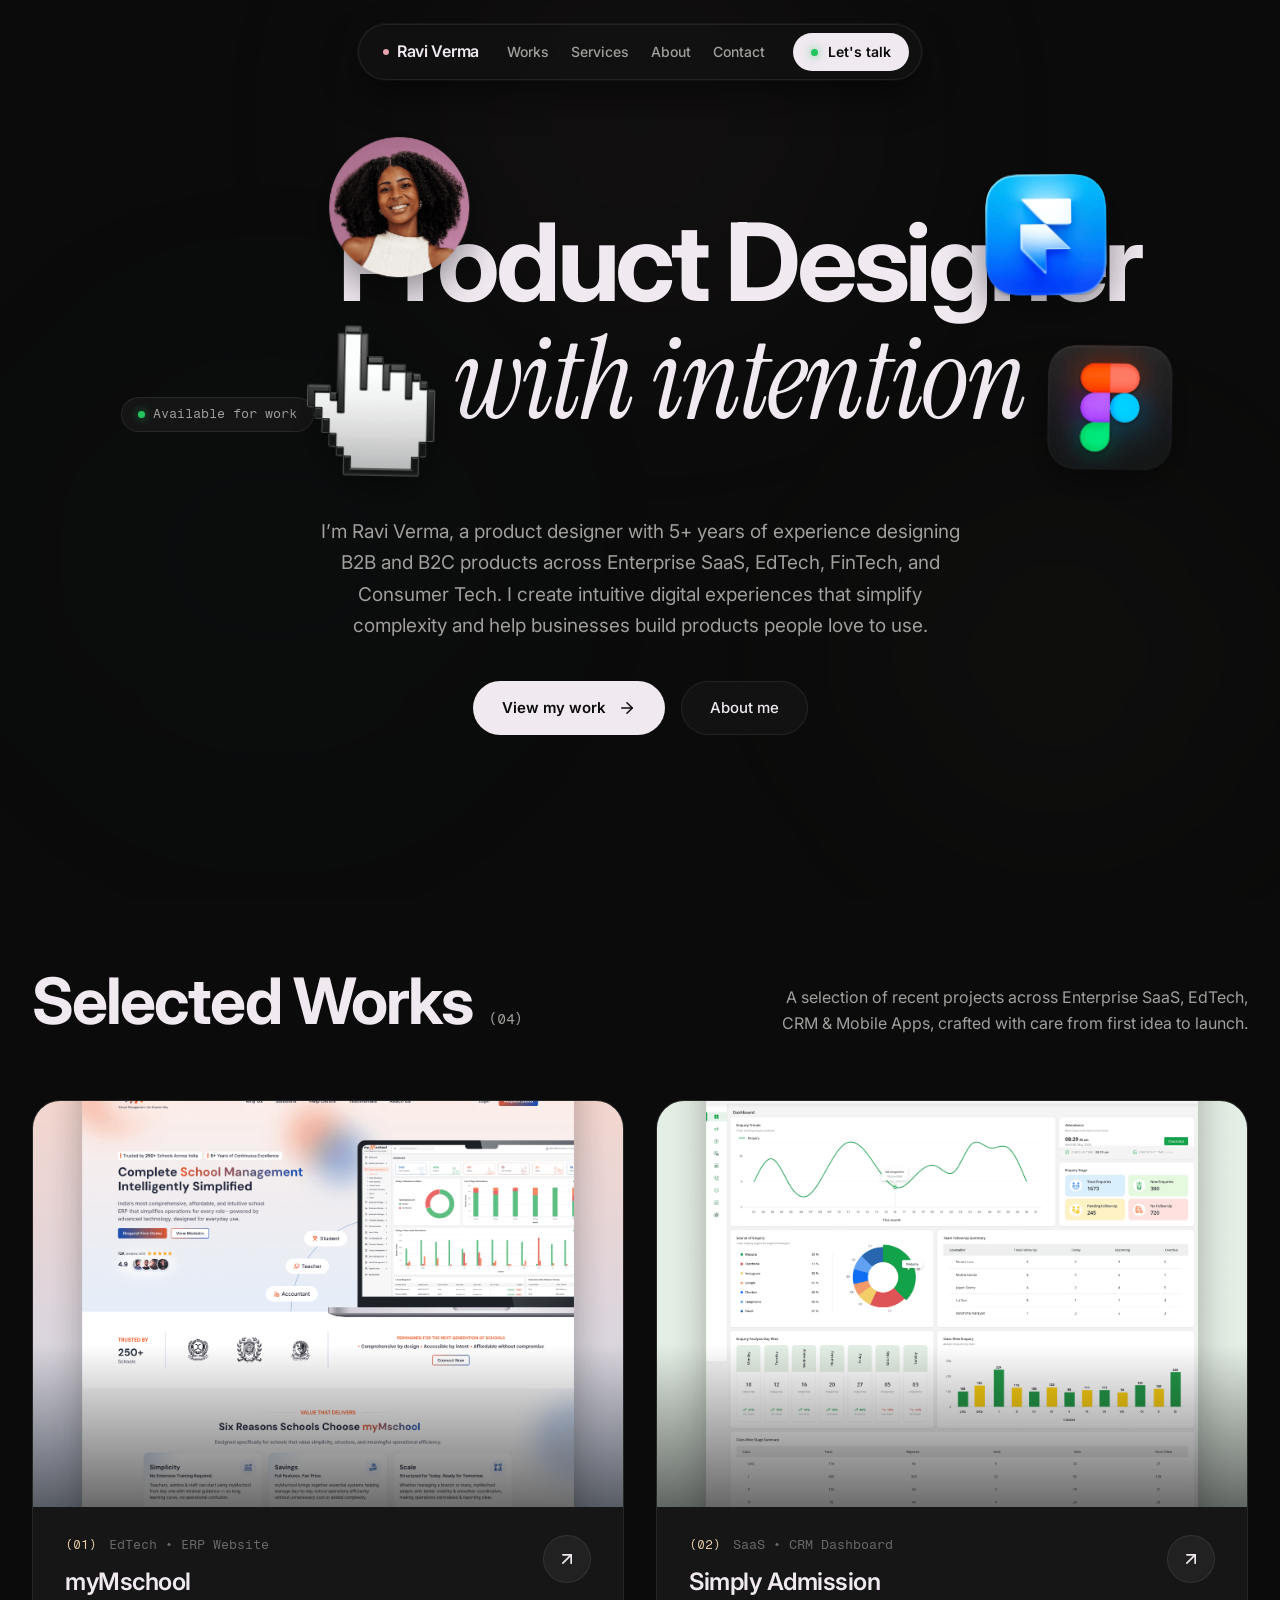
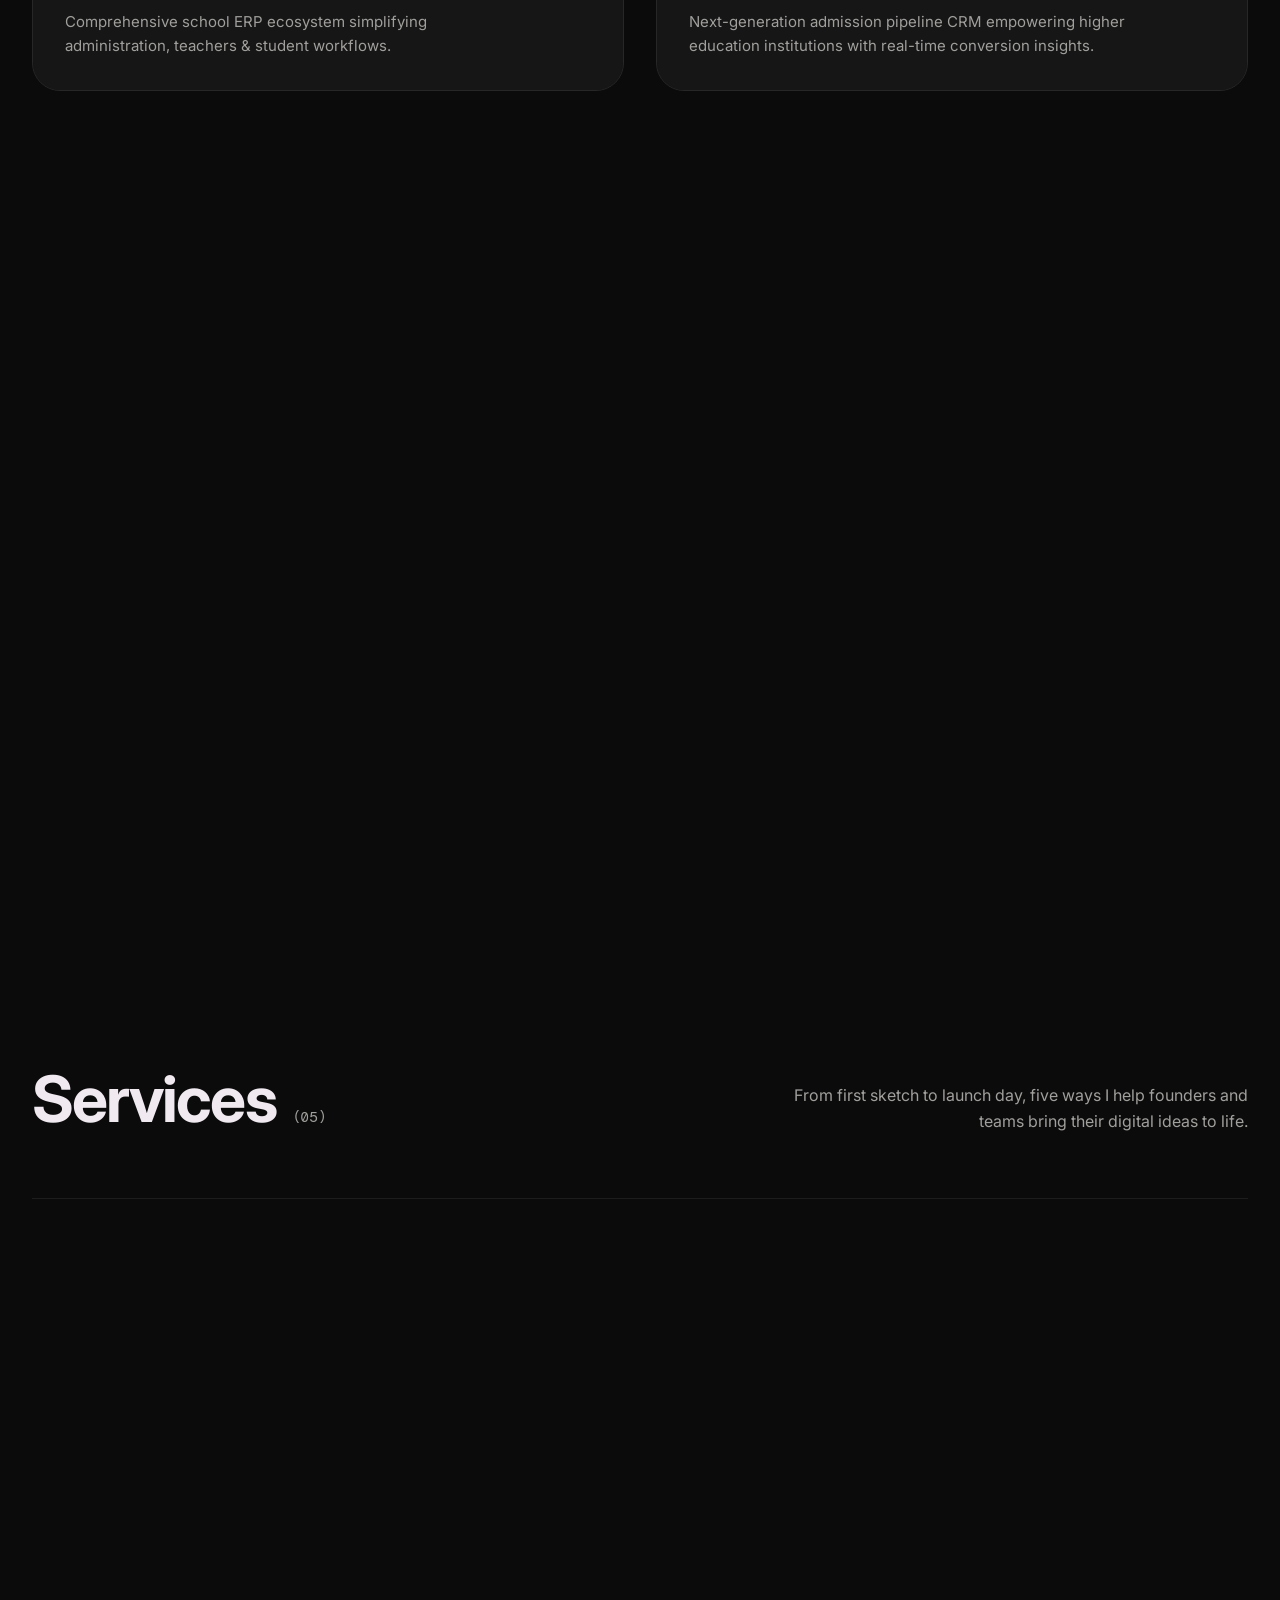
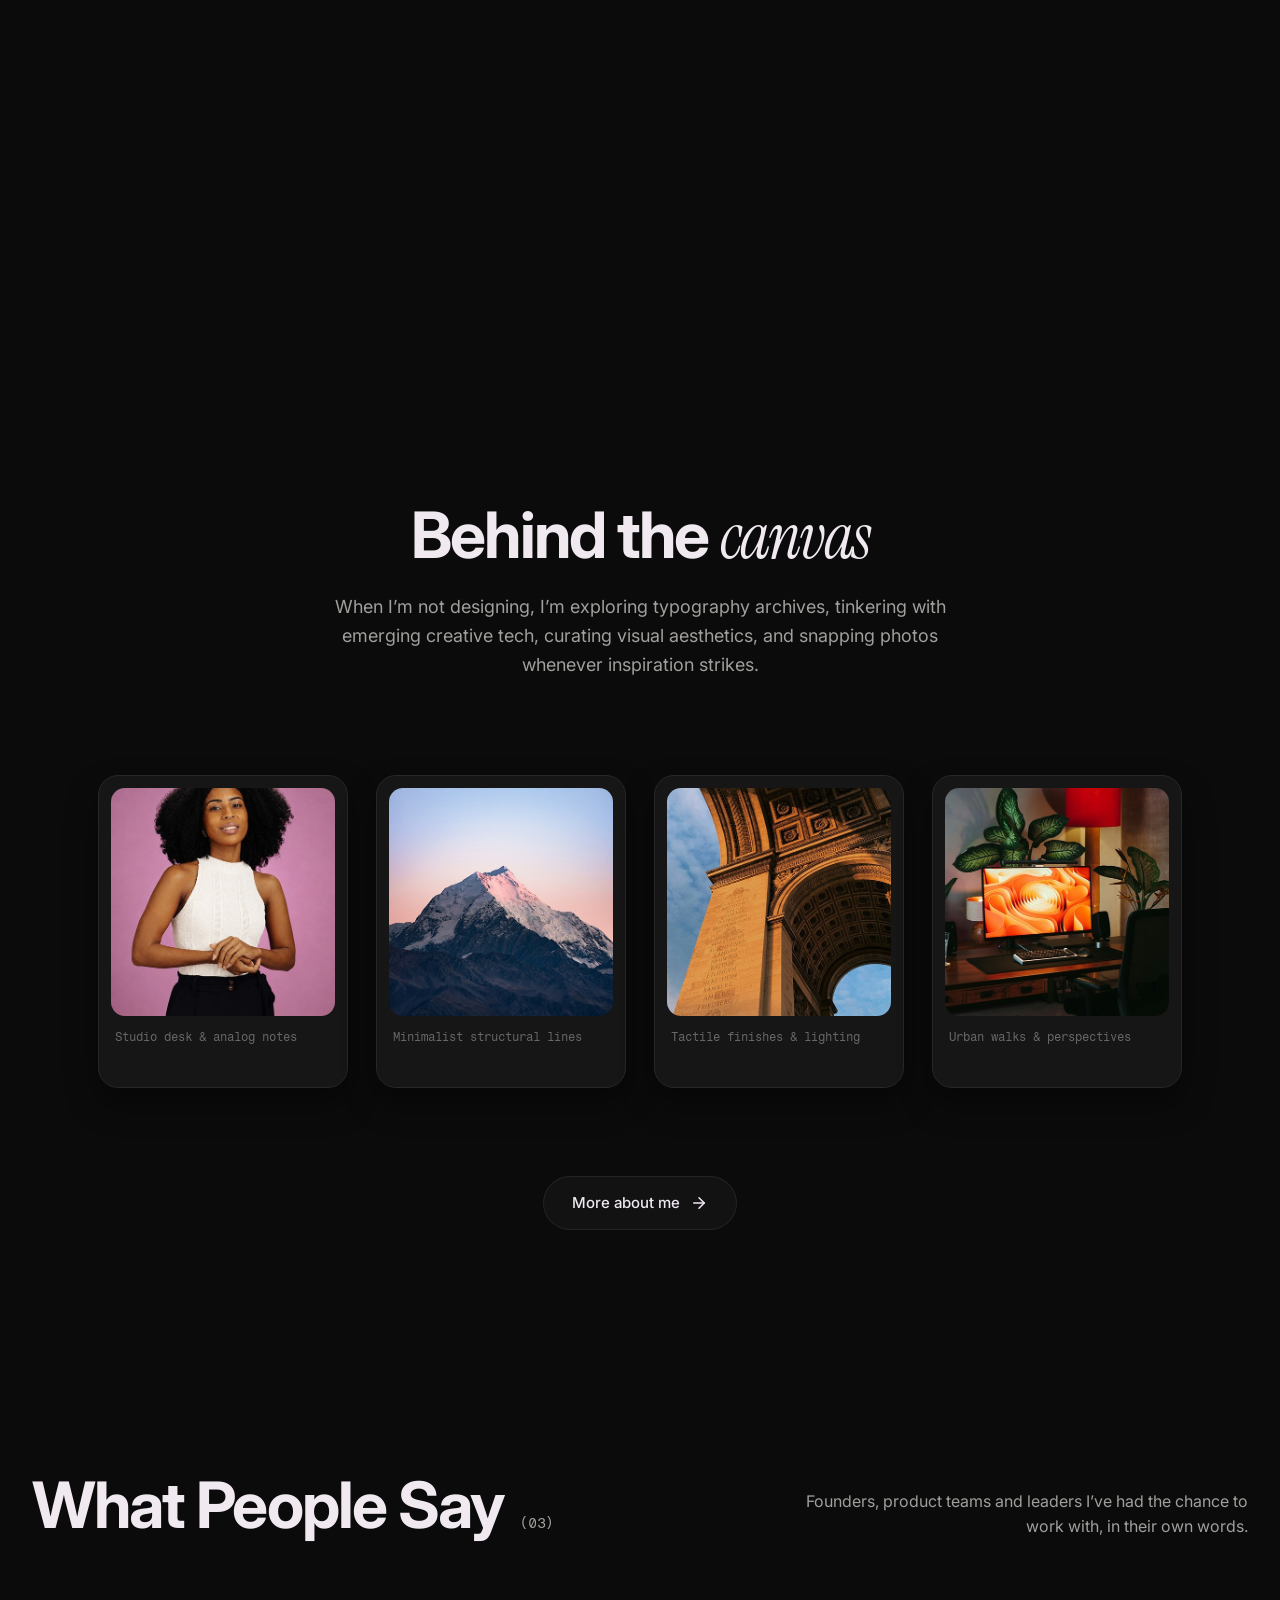
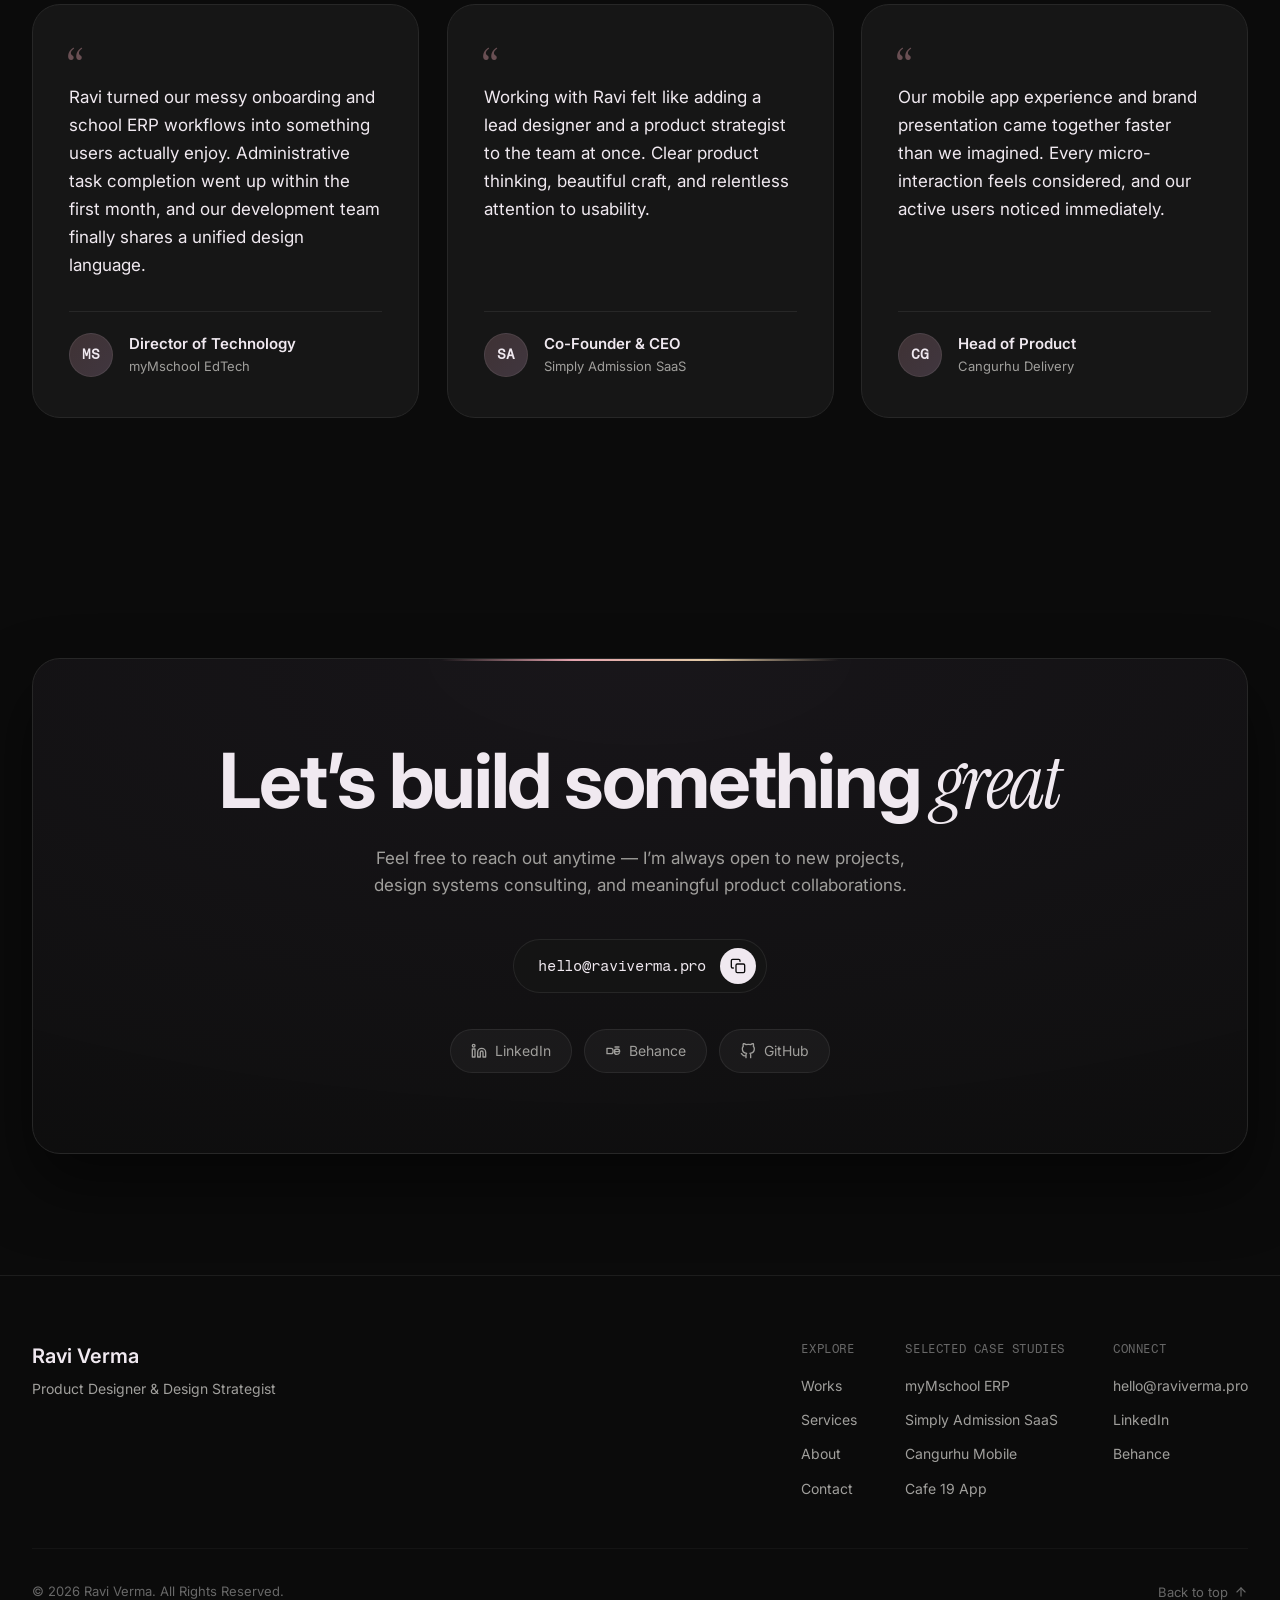
==== index.html @ 865cfab0 "Initial commit, Web portfolio" ====
<!DOCTYPE html>
<html lang="en">
<head>
  <meta charset="UTF-8">
  <meta name="viewport" content="width=device-width, initial-scale=1.0">
  <title>Ravi Verma · Product Designer</title>
  <meta name="description" content="Product Designer with 5+ years of experience designing B2B and B2C products across Enterprise SaaS, EdTech, FinTech, and Consumer Tech.">
  
  <!-- Favicon -->
  <link rel="icon" type="image/png" href="./assets/stickers/sticker1.png">
  
  <!-- CSS -->
  <link rel="stylesheet" href="./assets/css/style.css">
</head>
<body>

  <!-- Atmospheric Ambient Glows -->
  <div class="bg-glow-container">
    <div class="bg-glow-1"></div>
    <div class="bg-glow-2"></div>
    <div class="bg-glow-3"></div>
  </div>

  <!-- Glassmorphic Floating Header -->
  <header class="site-header">
    <nav class="nav-pill" aria-label="Main Navigation">
      <a href="./index.html" class="nav-logo">
        <span class="nav-logo-dot"></span>
        Ravi Verma
      </a>

      <ul class="nav-links">
        <li><a href="./works.html" class="nav-link">Works</a></li>
        <li><a href="#services" class="nav-link">Services</a></li>
        <li><a href="./about.html" class="nav-link">About</a></li>
        <li><a href="./contact.html" class="nav-link">Contact</a></li>
      </ul>

      <a href="./contact.html" class="nav-cta">
        <span class="nav-status-dot"></span>
        <span>Let's talk</span>
      </a>

      <button class="mobile-nav-toggle" aria-label="Toggle Navigation">
        <svg width="22" height="22" viewBox="0 0 24 24" fill="none" stroke="currentColor" stroke-width="2" stroke-linecap="round" stroke-linejoin="round">
          <line x1="3" y1="12" x2="21" y2="12"></line>
          <line x1="3" y1="6" x2="21" y2="6"></line>
          <line x1="3" y1="18" x2="21" y2="18"></line>
        </svg>
      </button>
    </nav>
  </header>

  <!-- Mobile Drawer Menu -->
  <div class="mobile-drawer" aria-hidden="true">
    <a href="./index.html" class="active">Home</a>
    <a href="./works.html">Works</a>
    <a href="#services">Services</a>
    <a href="./about.html">About</a>
    <a href="./contact.html">Contact</a>
  </div>

  <main>
    <!-- HERO SECTION -->
    <section class="hero-section">
      <div class="container">
        
        <!-- Status Badge -->
        <div class="hero-badge reveal-blur">
          <span class="hero-badge-dot"></span>
          <span>Available for work</span>
        </div>

        <!-- Hero Title Stage with 4 Floating 3D Stickers -->
        <div class="hero-title-stage">
          
          <!-- Sticker 1: 3D Flower / Star Ribbon (Top Left) -->
          <div class="sticker-container sticker-1" aria-label="Interactive 3D Badge">
            <div class="sticker-inner">
              <img src="./assets/stickers/sticker1.png" alt="3D Sticker Illustration" class="sticker-img" draggable="false">
            </div>
          </div>

          <!-- Sticker 2: 3D Crystal Block (Bottom Left) -->
          <div class="sticker-container sticker-2" aria-label="Interactive 3D Badge">
            <div class="sticker-inner">
              <img src="./assets/stickers/sticker2.png" alt="3D Sticker Illustration" class="sticker-img" draggable="false">
            </div>
          </div>

          <!-- Sticker 3: 3D Sphere / Torus (Bottom Right) -->
          <div class="sticker-container sticker-3" aria-label="Interactive 3D Badge">
            <div class="sticker-inner">
              <img src="./assets/stickers/sticker3.png" alt="3D Sticker Illustration" class="sticker-img" draggable="false">
            </div>
          </div>

          <!-- Sticker 4: 3D Star / Ring (Top Right) -->
          <div class="sticker-container sticker-4" aria-label="Interactive 3D Badge">
            <div class="sticker-inner">
              <img src="./assets/stickers/sticker4.png" alt="3D Sticker Illustration" class="sticker-img" draggable="false">
            </div>
          </div>

          <!-- Main Hero Headings -->
          <h1 class="hero-h1 reveal-blur delay-1">Product Designer</h1>
          <span class="hero-serif reveal-blur delay-2">with intention</span>
        </div>

        <!-- Bio Paragraph -->
        <p class="hero-bio reveal-blur delay-3">
          I’m Ravi Verma, a product designer with 5+ years of experience designing B2B and B2C products across Enterprise SaaS, EdTech, FinTech, and Consumer Tech. I create intuitive digital experiences that simplify complexity and help businesses build products people love to use.
        </p>

        <!-- CTA Buttons -->
        <div class="hero-actions reveal-blur delay-4">
          <a href="./works.html" class="btn-primary">
            <span>View my work</span>
            <svg width="18" height="18" viewBox="0 0 24 24" fill="none" stroke="currentColor" stroke-width="2" stroke-linecap="round" stroke-linejoin="round">
              <line x1="5" y1="12" x2="19" y2="12"></line>
              <polyline points="12 5 19 12 12 19"></polyline>
            </svg>
          </a>
          <a href="./about.html" class="btn-secondary">
            <span>About me</span>
          </a>
        </div>

      </div>
    </section>

    <!-- SELECTED WORKS SECTION -->
    <section class="section" id="works">
      <div class="container">
        
        <div class="section-header">
          <div class="section-title-wrap">
            <h2 class="section-title">Selected Works</h2>
            <span class="section-counter">(04)</span>
          </div>
          <p class="section-desc">
            A selection of recent projects across Enterprise SaaS, EdTech, CRM & Mobile Apps, crafted with care from first idea to launch.
          </p>
        </div>

        <div class="works-grid">
          
          <!-- Project 1: myMschool -->
          <a href="./works/mymschool/index.html" class="work-card reveal-blur">
            <div class="work-card-media">
              <img src="./assets/images/mymschool-thumb.png" alt="myMschool EdTech ERP Preview" loading="lazy">
              <div class="work-card-overlay"></div>
            </div>
            <div class="work-card-body">
              <div class="work-card-info">
                <div class="work-card-meta">
                  <span class="work-card-num">(01)</span>
                  <span>EdTech • ERP Website</span>
                </div>
                <h3 class="work-card-title">myMschool</h3>
                <p class="work-card-category">Comprehensive school ERP ecosystem simplifying administration, teachers & student workflows.</p>
              </div>
              <div class="work-card-btn" aria-hidden="true">
                <svg width="20" height="20" viewBox="0 0 24 24" fill="none" stroke="currentColor" stroke-width="2" stroke-linecap="round" stroke-linejoin="round">
                  <line x1="7" y1="17" x2="17" y2="7"></line>
                  <polyline points="7 7 17 7 17 17"></polyline>
                </svg>
              </div>
            </div>
          </a>

          <!-- Project 2: Simply Admission -->
          <a href="./works/simply-admission/index.html" class="work-card reveal-blur delay-1">
            <div class="work-card-media">
              <img src="./assets/images/simply-admission-thumb.png" alt="Simply Admission SaaS CRM Preview" loading="lazy">
              <div class="work-card-overlay"></div>
            </div>
            <div class="work-card-body">
              <div class="work-card-info">
                <div class="work-card-meta">
                  <span class="work-card-num">(02)</span>
                  <span>SaaS • CRM Dashboard</span>
                </div>
                <h3 class="work-card-title">Simply Admission</h3>
                <p class="work-card-category">Next-generation admission pipeline CRM empowering higher education institutions with real-time conversion insights.</p>
              </div>
              <div class="work-card-btn" aria-hidden="true">
                <svg width="20" height="20" viewBox="0 0 24 24" fill="none" stroke="currentColor" stroke-width="2" stroke-linecap="round" stroke-linejoin="round">
                  <line x1="7" y1="17" x2="17" y2="7"></line>
                  <polyline points="7 7 17 7 17 17"></polyline>
                </svg>
              </div>
            </div>
          </a>

          <!-- Project 3: Cangurhu -->
          <a href="./works/cangurhu/index.html" class="work-card reveal-blur">
            <div class="work-card-media">
              <img src="./assets/images/cangurhu-thumb.png" alt="Cangurhu Food Delivery App Preview" loading="lazy">
              <div class="work-card-overlay"></div>
            </div>
            <div class="work-card-body">
              <div class="work-card-info">
                <div class="work-card-meta">
                  <span class="work-card-num">(03)</span>
                  <span>Food Delivery • Mobile App</span>
                </div>
                <h3 class="work-card-title">Cangurhu</h3>
                <p class="work-card-category">Ultra-fast on-demand food delivery mobile application designed for friction-free ordering & dynamic tracking.</p>
              </div>
              <div class="work-card-btn" aria-hidden="true">
                <svg width="20" height="20" viewBox="0 0 24 24" fill="none" stroke="currentColor" stroke-width="2" stroke-linecap="round" stroke-linejoin="round">
                  <line x1="7" y1="17" x2="17" y2="7"></line>
                  <polyline points="7 7 17 7 17 17"></polyline>
                </svg>
              </div>
            </div>
          </a>

          <!-- Project 4: Cafe 19 -->
          <a href="./works/cafe-19/index.html" class="work-card reveal-blur delay-1">
            <div class="work-card-media">
              <img src="./assets/images/cafe-19-thumb.png" alt="Cafe 19 Mobile App Preview" loading="lazy">
              <div class="work-card-overlay"></div>
            </div>
            <div class="work-card-body">
              <div class="work-card-info">
                <div class="work-card-meta">
                  <span class="work-card-num">(04)</span>
                  <span>Food & Beverage • Mobile App</span>
                </div>
                <h3 class="work-card-title">Cafe 19</h3>
                <p class="work-card-category">Boutique cafe ordering experience combining contactless table orders, loyalty perks, and curated roast subscriptions.</p>
              </div>
              <div class="work-card-btn" aria-hidden="true">
                <svg width="20" height="20" viewBox="0 0 24 24" fill="none" stroke="currentColor" stroke-width="2" stroke-linecap="round" stroke-linejoin="round">
                  <line x1="7" y1="17" x2="17" y2="7"></line>
                  <polyline points="7 7 17 7 17 17"></polyline>
                </svg>
              </div>
            </div>
          </a>

        </div>

        <div class="works-footer reveal-blur">
          <a href="./works.html" class="btn-secondary">
            <span>View all works</span>
            <svg width="18" height="18" viewBox="0 0 24 24" fill="none" stroke="currentColor" stroke-width="2" stroke-linecap="round" stroke-linejoin="round">
              <line x1="5" y1="12" x2="19" y2="12"></line>
              <polyline points="12 5 19 12 12 19"></polyline>
            </svg>
          </a>
        </div>

      </div>
    </section>

    <!-- SERVICES SECTION -->
    <section class="section" id="services">
      <div class="container">
        
        <div class="section-header">
          <div class="section-title-wrap">
            <h2 class="section-title">Services</h2>
            <span class="section-counter">(05)</span>
          </div>
          <p class="section-desc">
            From first sketch to launch day, five ways I help founders and teams bring their digital ideas to life.
          </p>
        </div>

        <div class="services-list">
          
          <!-- Service 1 -->
          <div class="service-item reveal-blur">
            <span class="service-num">(01)</span>
            <h3 class="service-title">Product Design</h3>
            <p class="service-desc">Intuitive, user-centered digital products shaped from initial research and information architecture to polished, production-ready interfaces.</p>
            <div class="service-arrow" aria-hidden="true">
              <svg width="22" height="22" viewBox="0 0 24 24" fill="none" stroke="currentColor" stroke-width="1.8" stroke-linecap="round" stroke-linejoin="round">
                <line x1="7" y1="17" x2="17" y2="7"></line>
                <polyline points="7 7 17 7 17 17"></polyline>
              </svg>
            </div>
          </div>

          <!-- Service 2 -->
          <div class="service-item reveal-blur delay-1">
            <span class="service-num">(02)</span>
            <h3 class="service-title">Design Systems</h3>
            <p class="service-desc">Scalable, accessible component libraries and design tokens that bridge engineering and product teams for unified velocity.</p>
            <div class="service-arrow" aria-hidden="true">
              <svg width="22" height="22" viewBox="0 0 24 24" fill="none" stroke="currentColor" stroke-width="1.8" stroke-linecap="round" stroke-linejoin="round">
                <line x1="7" y1="17" x2="17" y2="7"></line>
                <polyline points="7 7 17 7 17 17"></polyline>
              </svg>
            </div>
          </div>

          <!-- Service 3 -->
          <div class="service-item reveal-blur delay-2">
            <span class="service-num">(03)</span>
            <h3 class="service-title">SaaS & CRM Platforms</h3>
            <p class="service-desc">Simplifying complex data architectures, dense multi-tenant dashboard layouts, and permission workflows into delightful ergonomics.</p>
            <div class="service-arrow" aria-hidden="true">
              <svg width="22" height="22" viewBox="0 0 24 24" fill="none" stroke="currentColor" stroke-width="1.8" stroke-linecap="round" stroke-linejoin="round">
                <line x1="7" y1="17" x2="17" y2="7"></line>
                <polyline points="7 7 17 7 17 17"></polyline>
              </svg>
            </div>
          </div>

          <!-- Service 4 -->
          <div class="service-item reveal-blur delay-3">
            <span class="service-num">(04)</span>
            <h3 class="service-title">Mobile App Design</h3>
            <p class="service-desc">High-touch iOS and Android native interactions designed for one-handed reachability, micro-animations, and retention.</p>
            <div class="service-arrow" aria-hidden="true">
              <svg width="22" height="22" viewBox="0 0 24 24" fill="none" stroke="currentColor" stroke-width="1.8" stroke-linecap="round" stroke-linejoin="round">
                <line x1="7" y1="17" x2="17" y2="7"></line>
                <polyline points="7 7 17 7 17 17"></polyline>
              </svg>
            </div>
          </div>

          <!-- Service 5 -->
          <div class="service-item reveal-blur delay-4">
            <span class="service-num">(05)</span>
            <h3 class="service-title">UX Strategy & Prototyping</h3>
            <p class="service-desc">Interactive high-fidelity prototypes, user journey mapping, and usability testing that derisk big bets before development begins.</p>
            <div class="service-arrow" aria-hidden="true">
              <svg width="22" height="22" viewBox="0 0 24 24" fill="none" stroke="currentColor" stroke-width="1.8" stroke-linecap="round" stroke-linejoin="round">
                <line x1="7" y1="17" x2="17" y2="7"></line>
                <polyline points="7 7 17 7 17 17"></polyline>
              </svg>
            </div>
          </div>

        </div>

      </div>
    </section>

    <!-- BEHIND THE CANVAS SECTION (Interactive 3D Polaroid Gallery) -->
    <section class="section canvas-section">
      <div class="container">
        
        <div class="canvas-header">
          <h2 class="section-title reveal-blur">Behind the <span class="section-serif">canvas</span></h2>
          <p class="reveal-blur delay-1">
            When I’m not designing, I’m exploring typography archives, tinkering with emerging creative tech, curating visual aesthetics, and snapping photos whenever inspiration strikes.
          </p>
        </div>

        <div class="canvas-cards-row">
          
          <!-- Polaroid 1 -->
          <div class="canvas-polaroid reveal-blur">
            <div class="canvas-polaroid-media">
              <img src="./assets/images/canvas1.jpg" alt="Design workspace & aesthetic curation" loading="lazy">
            </div>
            <div class="canvas-polaroid-caption">Studio desk & analog notes</div>
          </div>

          <!-- Polaroid 2 -->
          <div class="canvas-polaroid reveal-blur delay-1">
            <div class="canvas-polaroid-media">
              <img src="./assets/images/canvas2.jpg" alt="Architecture & minimal geometry" loading="lazy">
            </div>
            <div class="canvas-polaroid-caption">Minimalist structural lines</div>
          </div>

          <!-- Polaroid 3 -->
          <div class="canvas-polaroid reveal-blur delay-2">
            <div class="canvas-polaroid-media">
              <img src="./assets/images/canvas3.jpg" alt="Creative design references & materials" loading="lazy">
            </div>
            <div class="canvas-polaroid-caption">Tactile finishes & lighting</div>
          </div>

          <!-- Polaroid 4 -->
          <div class="canvas-polaroid reveal-blur delay-3">
            <div class="canvas-polaroid-media">
              <img src="./assets/images/canvas4.jpg" alt="Urban perspectives & quiet travel" loading="lazy">
            </div>
            <div class="canvas-polaroid-caption">Urban walks & perspectives</div>
          </div>

        </div>

        <div class="canvas-cta reveal-blur">
          <a href="./about.html" class="btn-secondary">
            <span>More about me</span>
            <svg width="18" height="18" viewBox="0 0 24 24" fill="none" stroke="currentColor" stroke-width="2" stroke-linecap="round" stroke-linejoin="round">
              <line x1="5" y1="12" x2="19" y2="12"></line>
              <polyline points="12 5 19 12 12 19"></polyline>
            </svg>
          </a>
        </div>

      </div>
    </section>

    <!-- TESTIMONIALS SECTION (What People Say) -->
    <section class="section">
      <div class="container">
        
        <div class="section-header">
          <div class="section-title-wrap">
            <h2 class="section-title">What People Say</h2>
            <span class="section-counter">(03)</span>
          </div>
          <p class="section-desc">
            Founders, product teams and leaders I’ve had the chance to work with, in their own words.
          </p>
        </div>

        <div class="testimonials-grid">
          
          <!-- Testimonial 1 -->
          <div class="testimonial-card reveal-blur">
            <p class="testimonial-quote">
              Ravi turned our messy onboarding and school ERP workflows into something users actually enjoy. Administrative task completion went up within the first month, and our development team finally shares a unified design language.
            </p>
            <div class="testimonial-author">
              <div class="author-avatar">MS</div>
              <div class="author-info">
                <h6>Director of Technology</h6>
                <p>myMschool EdTech</p>
              </div>
            </div>
          </div>

          <!-- Testimonial 2 -->
          <div class="testimonial-card reveal-blur delay-1">
            <p class="testimonial-quote">
              Working with Ravi felt like adding a lead designer and a product strategist to the team at once. Clear product thinking, beautiful craft, and relentless attention to usability.
            </p>
            <div class="testimonial-author">
              <div class="author-avatar">SA</div>
              <div class="author-info">
                <h6>Co-Founder & CEO</h6>
                <p>Simply Admission SaaS</p>
              </div>
            </div>
          </div>

          <!-- Testimonial 3 -->
          <div class="testimonial-card reveal-blur delay-2">
            <p class="testimonial-quote">
              Our mobile app experience and brand presentation came together faster than we imagined. Every micro-interaction feels considered, and our active users noticed immediately.
            </p>
            <div class="testimonial-author">
              <div class="author-avatar">CG</div>
              <div class="author-info">
                <h6>Head of Product</h6>
                <p>Cangurhu Delivery</p>
              </div>
            </div>
          </div>

        </div>

      </div>
    </section>

    <!-- LET'S BUILD SOMETHING GREAT (CTA Section) -->
    <section class="section" id="contact">
      <div class="container">
        
        <div class="cta-box reveal-blur">
          <h2 class="cta-title">Let’s build something <span class="section-serif">great</span></h2>
          <p class="cta-desc">
            Feel free to reach out anytime — I’m always open to new projects, design systems consulting, and meaningful product collaborations.
          </p>

          <!-- Copy Email Pill with Toast Notification -->
          <div class="email-copy-pill" data-email="hello@raviverma.pro" role="button" tabindex="0" aria-label="Copy email address to clipboard">
            <span class="email-text">hello@raviverma.pro</span>
            <div class="copy-btn-inner" aria-hidden="true">
              <svg width="16" height="16" viewBox="0 0 24 24" fill="none" stroke="currentColor" stroke-width="2" stroke-linecap="round" stroke-linejoin="round">
                <rect x="9" y="9" width="13" height="13" rx="2" ry="2"></rect>
                <path d="M5 15H4a2 2 0 0 1-2-2V4a2 2 0 0 1 2-2h9a2 2 0 0 1 2 2v1"></path>
              </svg>
            </div>
            <div class="copy-toast">Copied to clipboard!</div>
          </div>

          <!-- Social Links -->
          <div class="social-pills">
            <a href="https://www.linkedin.com/in/ravivermapro/" target="_blank" rel="noopener noreferrer" class="social-pill">
              <svg width="16" height="16" viewBox="0 0 24 24" fill="none" stroke="currentColor" stroke-width="2" stroke-linecap="round" stroke-linejoin="round">
                <path d="M16 8a6 6 0 0 1 6 6v7h-4v-7a2 2 0 0 0-2-2 2 2 0 0 0-2 2v7h-4v-7a6 6 0 0 1 6-6z"></path>
                <rect x="2" y="9" width="4" height="12"></rect>
                <circle cx="4" cy="4" r="2"></circle>
              </svg>
              <span>LinkedIn</span>
            </a>

            <a href="https://www.behance.net/ravivermapro" target="_blank" rel="noopener noreferrer" class="social-pill">
              <svg width="16" height="16" viewBox="0 0 24 24" fill="none" stroke="currentColor" stroke-width="2" stroke-linecap="round" stroke-linejoin="round">
                <path d="M3 8h6a3 3 0 0 1 3 3v2a3 3 0 0 1-3 3H3z"></path>
                <path d="M15 13h7a4 4 0 0 0-4-4 4 4 0 0 0-4 4c0 2.2 1.8 4 4 4a4.1 4.1 0 0 0 3.5-2"></path>
                <line x1="15" y1="6" x2="21" y2="6"></line>
              </svg>
              <span>Behance</span>
            </a>

            <a href="https://github.com/ravivermapro" target="_blank" rel="noopener noreferrer" class="social-pill">
              <svg width="16" height="16" viewBox="0 0 24 24" fill="none" stroke="currentColor" stroke-width="2" stroke-linecap="round" stroke-linejoin="round">
                <path d="M9 19c-5 1.5-5-2.5-7-3m14 6v-3.87a3.37 3.37 0 0 0-.94-2.61c3.14-.35 6.44-1.54 6.44-7A5.44 5.44 0 0 0 20 4.77 5.07 5.07 0 0 0 19.91 1S18.73.65 16 2.48a13.38 13.38 0 0 0-7 0C6.27.65 5.09 1 5.09 1A5.07 5.07 0 0 0 5 4.77a5.44 5.44 0 0 0-1.5 3.78c0 5.42 3.3 6.61 6.44 7A3.37 3.37 0 0 0 9 18.13V22"></path>
              </svg>
              <span>GitHub</span>
            </a>
          </div>

        </div>

      </div>
    </section>
  </main>

  <!-- FOOTER -->
  <footer class="site-footer">
    <div class="container">
      
      <div class="footer-top">
        <div class="footer-brand">
          <h4>Ravi Verma</h4>
          <p>Product Designer & Design Strategist</p>
        </div>

        <div class="footer-links-group">
          <div class="footer-col">
            <span class="footer-col-title">Explore</span>
            <a href="./works.html">Works</a>
            <a href="#services">Services</a>
            <a href="./about.html">About</a>
            <a href="./contact.html">Contact</a>
          </div>

          <div class="footer-col">
            <span class="footer-col-title">Selected Case Studies</span>
            <a href="./works/mymschool/index.html">myMschool ERP</a>
            <a href="./works/simply-admission/index.html">Simply Admission SaaS</a>
            <a href="./works/cangurhu/index.html">Cangurhu Mobile</a>
            <a href="./works/cafe-19/index.html">Cafe 19 App</a>
          </div>

          <div class="footer-col">
            <span class="footer-col-title">Connect</span>
            <a href="mailto:hello@raviverma.pro">hello@raviverma.pro</a>
            <a href="https://www.linkedin.com/in/ravivermapro/" target="_blank" rel="noopener noreferrer">LinkedIn</a>
            <a href="https://www.behance.net/ravivermapro" target="_blank" rel="noopener noreferrer">Behance</a>
          </div>
        </div>
      </div>

      <div class="footer-bottom">
        <p>© 2026 Ravi Verma. All Rights Reserved.</p>
        <button class="back-to-top" aria-label="Scroll back to top">
          <span>Back to top</span>
          <svg width="14" height="14" viewBox="0 0 24 24" fill="none" stroke="currentColor" stroke-width="2" stroke-linecap="round" stroke-linejoin="round">
            <line x1="12" y1="19" x2="12" y2="5"></line>
            <polyline points="5 12 12 5 19 12"></polyline>
          </svg>
        </button>
      </div>

    </div>
  </footer>

  <!-- Scripts -->
  <script src="./assets/js/sticker-physics.js"></script>
  <script src="./assets/js/main.js"></script>
</body>
</html>
---- assets/css/style.css ----
/* ==========================================================================
   NURIA DESIGN SYSTEM & PORTFOLIO ENGINE - RAVI VERMA
   Matching nuria-template.framer.website exactly
   ========================================================================== */

@import url('https://fonts.googleapis.com/css2?family=Fragment+Mono:ital@0;1&family=Instrument+Serif:ital@0;1&family=Inter:ital,opsz,wght@0,14..32,300..800;1,14..32,300..800&display=swap');

:root {
  /* Exact Nuria Palette Tokens */
  --bg-primary: #0b0b0b;
  --bg-surface: #121212;
  --bg-card: #161616;
  --bg-card-hover: #1f1f1f;
  --bg-card-elevated: #242424;
  
  --border-subtle: rgba(240, 233, 240, 0.08);
  --border-card: #272727;
  --border-card-hover: rgba(240, 233, 240, 0.22);
  --border-focus: rgba(240, 233, 240, 0.45);
  
  --text-primary: #f0e9f0;
  --text-secondary: #a09f9c;
  --text-tertiary: #686868;
  --text-muted: #525252;
  --text-dark: #0b0b0b;
  
  /* Accent Tokens */
  --accent-gold: #e3caa6;
  --accent-pink: #e5a4af;
  --accent-purple: #ecbae6;
  --accent-teal: #328488;
  --accent-blue: #3b82f6;
  --accent-green: #22c55e;
  
  /* Typography Families */
  --font-sans: 'Inter', -apple-system, BlinkMacSystemFont, "Segoe UI", Roboto, sans-serif;
  --font-serif: 'Instrument Serif', Georgia, serif;
  --font-mono: 'Fragment Mono', ui-monospace, SFMono-Regular, Menlo, Monaco, Consolas, monospace;
  
  /* Layout Dimensions */
  --max-width: 1360px;
  --header-height: 80px;
  --radius-sm: 8px;
  --radius-md: 14px;
  --radius-lg: 20px;
  --radius-xl: 28px;
  --radius-pill: 9999px;
  
  /* Easing */
  --ease-framer: cubic-bezier(0.16, 1, 0.3, 1);
  --ease-spring: cubic-bezier(0.34, 1.56, 0.64, 1);
  --transition-fast: 0.2s cubic-bezier(0.16, 1, 0.3, 1);
  --transition-normal: 0.35s cubic-bezier(0.16, 1, 0.3, 1);
  --transition-slow: 0.6s cubic-bezier(0.16, 1, 0.3, 1);
}

/* Base Reset */
*, *::before, *::after {
  box-sizing: border-box;
  margin: 0;
  padding: 0;
}

html {
  font-family: var(--font-sans);
  background-color: var(--bg-primary);
  color: var(--text-primary);
  scroll-behavior: smooth;
  -webkit-font-smoothing: antialiased;
  -moz-osx-font-smoothing: grayscale;
  text-rendering: optimizeLegibility;
  overflow-x: hidden;
}

body {
  background-color: var(--bg-primary);
  color: var(--text-primary);
  min-height: 100vh;
  position: relative;
  overflow-x: hidden;
  line-height: 1.6;
  font-size: 16px;
}

/* Background Atmosphere Glows */
.bg-glow-container {
  position: fixed;
  inset: 0;
  pointer-events: none;
  z-index: 0;
  overflow: hidden;
}

.bg-glow-1 {
  position: absolute;
  top: -20%;
  left: 50%;
  transform: translateX(-50%);
  width: 900px;
  height: 600px;
  background: radial-gradient(circle, rgba(236, 186, 230, 0.04) 0%, rgba(229, 164, 175, 0.02) 40%, transparent 70%);
  filter: blur(80px);
}

.bg-glow-2 {
  position: absolute;
  top: 45%;
  right: -10%;
  width: 700px;
  height: 500px;
  background: radial-gradient(circle, rgba(227, 202, 166, 0.03) 0%, transparent 70%);
  filter: blur(90px);
}

.bg-glow-3 {
  position: absolute;
  bottom: 5%;
  left: -10%;
  width: 800px;
  height: 600px;
  background: radial-gradient(circle, rgba(50, 132, 136, 0.03) 0%, transparent 70%);
  filter: blur(100px);
}

/* Selection */
::selection {
  background: var(--text-primary);
  color: var(--bg-primary);
}

/* Common Layout Container */
.container {
  width: 100%;
  max-width: var(--max-width);
  margin: 0 auto;
  padding: 0 32px;
  position: relative;
  z-index: 1;
}

@media (max-width: 768px) {
  .container {
    padding: 0 20px;
  }
}

/* ==========================================================================
   NAVIGATION BAR (Glassmorphic Floating Pill)
   ========================================================================== */
.site-header {
  position: fixed;
  top: 24px;
  left: 0;
  right: 0;
  z-index: 100;
  display: flex;
  justify-content: center;
  padding: 0 20px;
  pointer-events: none;
}

.nav-pill {
  pointer-events: auto;
  display: flex;
  align-items: center;
  gap: 28px;
  background: rgba(18, 18, 18, 0.8);
  backdrop-filter: blur(20px);
  -webkit-backdrop-filter: blur(20px);
  border: 1px solid var(--border-subtle);
  border-radius: var(--radius-pill);
  padding: 8px 12px 8px 24px;
  box-shadow: 0 16px 36px rgba(0, 0, 0, 0.45), 0 0 0 1px rgba(255, 255, 255, 0.05);
  transition: border-color var(--transition-normal), box-shadow var(--transition-normal);
}

.nav-pill:hover {
  border-color: rgba(240, 233, 240, 0.16);
  box-shadow: 0 20px 40px rgba(0, 0, 0, 0.55), 0 0 0 1px rgba(255, 255, 255, 0.08);
}

.nav-logo {
  font-family: var(--font-sans);
  font-weight: 600;
  font-size: 16px;
  letter-spacing: -0.02em;
  color: var(--text-primary);
  text-decoration: none;
  display: flex;
  align-items: center;
  gap: 8px;
  transition: opacity var(--transition-fast);
}

.nav-logo:hover {
  opacity: 0.8;
}

.nav-logo-dot {
  width: 6px;
  height: 6px;
  border-radius: 50%;
  background-color: var(--accent-pink);
}

.nav-links {
  display: flex;
  align-items: center;
  gap: 22px;
  list-style: none;
}

.nav-link {
  font-family: var(--font-sans);
  font-size: 14px;
  font-weight: 500;
  color: var(--text-secondary);
  text-decoration: none;
  transition: color var(--transition-fast);
  position: relative;
  padding: 4px 0;
}

.nav-link:hover,
.nav-link.active {
  color: var(--text-primary);
}

.nav-link.active::after {
  content: '';
  position: absolute;
  bottom: 0;
  left: 0;
  right: 0;
  height: 1.5px;
  background-color: var(--text-primary);
  border-radius: 2px;
}

.nav-cta {
  display: inline-flex;
  align-items: center;
  gap: 10px;
  background-color: var(--text-primary);
  color: var(--bg-primary);
  font-family: var(--font-sans);
  font-size: 14px;
  font-weight: 600;
  text-decoration: none;
  padding: 8px 18px;
  border-radius: var(--radius-pill);
  transition: background-color var(--transition-fast), transform var(--transition-fast);
}

.nav-cta:hover {
  background-color: #ffffff;
  transform: scale(1.02);
}

.nav-status-dot {
  width: 7px;
  height: 7px;
  border-radius: 50%;
  background-color: var(--accent-green);
  box-shadow: 0 0 8px rgba(34, 197, 94, 0.8);
  animation: pulse-dot 2s infinite ease-in-out;
}

@keyframes pulse-dot {
  0%, 100% {
    transform: scale(1);
    opacity: 1;
  }
  50% {
    transform: scale(1.35);
    opacity: 0.6;
  }
}

/* Mobile Nav Toggle */
.mobile-nav-toggle {
  display: none;
  background: none;
  border: none;
  color: var(--text-primary);
  cursor: pointer;
  padding: 6px;
}

@media (max-width: 820px) {
  .site-header {
    top: 16px;
    padding: 0 16px;
  }
  
  .nav-pill {
    width: 100%;
    justify-content: space-between;
    padding: 10px 16px;
  }
  
  .nav-links {
    display: none;
  }
  
  .mobile-nav-toggle {
    display: flex;
    align-items: center;
    justify-content: center;
  }
  
  .nav-cta {
    display: none;
  }
}

/* Mobile Drawer Overlay */
.mobile-drawer {
  position: fixed;
  inset: 0;
  background: rgba(11, 11, 11, 0.95);
  backdrop-filter: blur(24px);
  -webkit-backdrop-filter: blur(24px);
  z-index: 99;
  display: flex;
  flex-direction: column;
  justify-content: center;
  align-items: center;
  gap: 32px;
  opacity: 0;
  pointer-events: none;
  transition: opacity var(--transition-normal);
}

.mobile-drawer.open {
  opacity: 1;
  pointer-events: auto;
}

.mobile-drawer a {
  font-family: var(--font-sans);
  font-size: 26px;
  font-weight: 500;
  color: var(--text-secondary);
  text-decoration: none;
  transition: color var(--transition-fast);
}

.mobile-drawer a:hover,
.mobile-drawer a.active {
  color: var(--text-primary);
}

/* ==========================================================================
   HERO SECTION
   ========================================================================== */
.hero-section {
  min-height: 94vh;
  display: flex;
  flex-direction: column;
  align-items: center;
  justify-content: center;
  padding: 140px 20px 80px;
  position: relative;
  text-align: center;
}

.hero-badge {
  display: inline-flex;
  align-items: center;
  gap: 8px;
  padding: 6px 16px;
  border-radius: var(--radius-pill);
  background: rgba(24, 24, 24, 0.8);
  border: 1px solid var(--border-subtle);
  font-family: var(--font-mono);
  font-size: 13px;
  color: var(--text-secondary);
  margin-bottom: 32px;
}

.hero-badge-dot {
  width: 7px;
  height: 7px;
  border-radius: 50%;
  background-color: var(--accent-green);
  box-shadow: 0 0 8px rgba(34, 197, 94, 0.7);
  animation: pulse-dot 2s infinite ease-in-out;
}

/* Hero Headline with Floating Stickers Area */
.hero-title-stage {
  position: relative;
  display: inline-block;
  margin: 0 auto;
  max-width: 980px;
  padding: 40px 20px;
}

.hero-h1 {
  font-family: var(--font-sans);
  font-size: clamp(48px, 8.5vw, 108px);
  font-weight: 700;
  letter-spacing: -0.04em;
  line-height: 0.95;
  color: var(--text-primary);
  text-transform: none;
  margin: 0;
  user-select: none;
}

.hero-serif {
  display: block;
  font-family: var(--font-serif);
  font-style: italic;
  font-weight: 400;
  font-size: clamp(52px, 9vw, 116px);
  color: var(--text-primary);
  letter-spacing: -0.02em;
  line-height: 1.05;
  margin-top: 6px;
  user-select: none;
}

/* 4 Hero Floating 3D Stickers (HoverBumpImage) */
.sticker-container {
  position: absolute;
  width: 140px;
  height: 140px;
  cursor: pointer;
  z-index: 10;
  user-select: none;
  -webkit-user-drag: none;
  touch-action: manipulation;
  will-change: transform;
}

.sticker-container.sticker-1 {
  top: -30px;
  left: 2%;
  width: 140px;
  height: 140px;
}

.sticker-container.sticker-2 {
  bottom: 0px;
  left: -3%;
  width: 150px;
  height: 150px;
}

.sticker-container.sticker-3 {
  bottom: 6px;
  right: -2%;
  width: 140px;
  height: 140px;
}

.sticker-container.sticker-4 {
  top: -10px;
  right: 5%;
  width: 135px;
  height: 135px;
}

@media (max-width: 900px) {
  .sticker-container {
    width: 90px !important;
    height: 90px !important;
  }
  .sticker-container.sticker-1 { top: -20px; left: -10px; }
  .sticker-container.sticker-2 { bottom: -15px; left: -15px; }
  .sticker-container.sticker-3 { bottom: -15px; right: -15px; }
  .sticker-container.sticker-4 { top: -15px; right: -10px; }
}

@media (max-width: 600px) {
  .sticker-container {
    width: 68px !important;
    height: 68px !important;
  }
}

.sticker-inner {
  width: 100%;
  height: 100%;
  filter: drop-shadow(0px 12px 20px rgba(0, 0, 0, 0.45));
  transition: filter var(--transition-fast);
  will-change: transform;
}

.sticker-img {
  width: 100%;
  height: 100%;
  display: block;
  object-fit: contain;
  pointer-events: none;
  user-select: none;
}

/* Hero Bio Paragraph */
.hero-bio {
  max-width: 640px;
  margin: 36px auto 40px;
  font-family: var(--font-sans);
  font-size: clamp(16px, 1.8vw, 19px);
  line-height: 1.65;
  color: var(--text-secondary);
  font-weight: 400;
  text-wrap: balance;
}

/* Hero Actions */
.hero-actions {
  display: flex;
  align-items: center;
  justify-content: center;
  gap: 16px;
  flex-wrap: wrap;
}

.btn-primary {
  display: inline-flex;
  align-items: center;
  gap: 12px;
  background-color: var(--text-primary);
  color: var(--bg-primary);
  font-family: var(--font-sans);
  font-size: 15px;
  font-weight: 600;
  padding: 14px 28px;
  border-radius: var(--radius-pill);
  text-decoration: none;
  transition: all var(--transition-normal);
  border: 1px solid transparent;
}

.btn-primary:hover {
  background-color: #ffffff;
  transform: translateY(-2px);
  box-shadow: 0 10px 25px rgba(240, 233, 240, 0.15);
}

.btn-primary svg {
  transition: transform var(--transition-normal);
}

.btn-primary:hover svg {
  transform: translateX(4px);
}

.btn-secondary {
  display: inline-flex;
  align-items: center;
  gap: 10px;
  background: rgba(24, 24, 24, 0.6);
  backdrop-filter: blur(12px);
  color: var(--text-primary);
  border: 1px solid var(--border-subtle);
  font-family: var(--font-sans);
  font-size: 15px;
  font-weight: 500;
  padding: 14px 28px;
  border-radius: var(--radius-pill);
  text-decoration: none;
  transition: all var(--transition-normal);
}

.btn-secondary:hover {
  background: rgba(36, 36, 36, 0.8);
  border-color: rgba(240, 233, 240, 0.2);
  transform: translateY(-2px);
}

/* ==========================================================================
   SECTION COMMON STYLES
   ========================================================================== */
.section {
  padding: 120px 0;
  position: relative;
  z-index: 1;
}

@media (max-width: 768px) {
  .section {
    padding: 80px 0;
  }
}

.section-header {
  display: flex;
  justify-content: space-between;
  align-items: flex-end;
  margin-bottom: 64px;
  gap: 32px;
  flex-wrap: wrap;
}

.section-title-wrap {
  display: flex;
  align-items: baseline;
  gap: 16px;
}

.section-title {
  font-family: var(--font-sans);
  font-size: clamp(36px, 5vw, 64px);
  font-weight: 700;
  letter-spacing: -0.03em;
  color: var(--text-primary);
  line-height: 1.1;
}

.section-serif {
  font-family: var(--font-serif);
  font-style: italic;
  font-weight: 400;
}

.section-counter {
  font-family: var(--font-mono);
  font-size: 15px;
  color: var(--text-secondary);
  letter-spacing: -0.02em;
}

.section-desc {
  max-width: 480px;
  font-family: var(--font-sans);
  font-size: 16px;
  line-height: 1.6;
  color: var(--text-secondary);
  text-align: right;
}

@media (max-width: 768px) {
  .section-desc {
    text-align: left;
  }
}

/* ==========================================================================
   SELECTED WORKS SECTION
   ========================================================================== */
.works-grid {
  display: grid;
  grid-template-columns: repeat(2, 1fr);
  gap: 32px;
}

@media (max-width: 900px) {
  .works-grid {
    grid-template-columns: 1fr;
    gap: 40px;
  }
}

.work-card {
  position: relative;
  display: flex;
  flex-direction: column;
  background-color: var(--bg-card);
  border: 1px solid var(--border-card);
  border-radius: var(--radius-xl);
  overflow: hidden;
  text-decoration: none;
  color: inherit;
  transition: all var(--transition-normal);
}

.work-card:hover {
  border-color: var(--border-card-hover);
  transform: translateY(-4px);
  box-shadow: 0 24px 48px rgba(0, 0, 0, 0.5), 0 0 0 1px rgba(255, 255, 255, 0.08);
}

.work-card-media {
  position: relative;
  width: 100%;
  aspect-ratio: 16 / 11;
  background-color: #0e0e0e;
  overflow: hidden;
}

.work-card-media img {
  width: 100%;
  height: 100%;
  object-fit: cover;
  object-position: center;
  transition: transform 0.8s var(--ease-framer);
}

.work-card:hover .work-card-media img {
  transform: scale(1.05);
}

.work-card-overlay {
  position: absolute;
  inset: 0;
  background: linear-gradient(180deg, rgba(11, 11, 11, 0) 60%, rgba(11, 11, 11, 0.6) 100%);
  pointer-events: none;
}

.work-card-body {
  padding: 28px 32px 32px;
  display: flex;
  justify-content: space-between;
  align-items: flex-start;
  gap: 20px;
  background: var(--bg-card);
}

.work-card-info {
  display: flex;
  flex-direction: column;
  gap: 8px;
}

.work-card-meta {
  display: flex;
  align-items: center;
  gap: 12px;
  font-family: var(--font-mono);
  font-size: 13px;
  color: var(--text-tertiary);
}

.work-card-num {
  color: var(--accent-gold);
}

.work-card-title {
  font-family: var(--font-sans);
  font-size: 24px;
  font-weight: 600;
  letter-spacing: -0.02em;
  color: var(--text-primary);
  transition: color var(--transition-fast);
}

.work-card:hover .work-card-title {
  color: #ffffff;
}

.work-card-category {
  font-family: var(--font-sans);
  font-size: 15px;
  color: var(--text-secondary);
  font-weight: 400;
}

.work-card-btn {
  width: 48px;
  height: 48px;
  border-radius: 50%;
  background: rgba(255, 255, 255, 0.05);
  border: 1px solid var(--border-subtle);
  display: flex;
  align-items: center;
  justify-content: center;
  color: var(--text-primary);
  flex-shrink: 0;
  transition: all var(--transition-normal);
}

.work-card:hover .work-card-btn {
  background: var(--text-primary);
  color: var(--bg-primary);
  transform: translate(3px, -3px);
  border-color: var(--text-primary);
}

/* Works Section Footer View All */
.works-footer {
  margin-top: 56px;
  display: flex;
  justify-content: center;
}

/* ==========================================================================
   SERVICES SECTION (Accordion / High-End List)
   ========================================================================== */
.services-list {
  display: flex;
  flex-direction: column;
  border-top: 1px solid var(--border-subtle);
}

.service-item {
  display: grid;
  grid-template-columns: 80px 1.4fr 2fr 48px;
  align-items: center;
  gap: 32px;
  padding: 40px 16px;
  border-bottom: 1px solid var(--border-subtle);
  transition: background-color var(--transition-normal), padding var(--transition-normal);
  cursor: pointer;
  position: relative;
  text-decoration: none;
  color: inherit;
}

.service-item:hover {
  background-color: rgba(255, 255, 255, 0.02);
  padding-left: 28px;
}

.service-num {
  font-family: var(--font-mono);
  font-size: 14px;
  color: var(--text-tertiary);
  transition: color var(--transition-fast);
}

.service-item:hover .service-num {
  color: var(--accent-pink);
}

.service-title {
  font-family: var(--font-sans);
  font-size: clamp(22px, 2.5vw, 32px);
  font-weight: 600;
  letter-spacing: -0.02em;
  color: var(--text-primary);
  transition: transform var(--transition-normal);
}

.service-item:hover .service-title {
  transform: translateX(6px);
}

.service-desc {
  font-family: var(--font-sans);
  font-size: 15px;
  line-height: 1.6;
  color: var(--text-secondary);
}

.service-arrow {
  width: 40px;
  height: 40px;
  border-radius: 50%;
  display: flex;
  align-items: center;
  justify-content: center;
  color: var(--text-tertiary);
  transition: all var(--transition-normal);
}

.service-item:hover .service-arrow {
  color: var(--text-primary);
  transform: translate(4px, -4px);
}

@media (max-width: 900px) {
  .service-item {
    grid-template-columns: 50px 1fr 36px;
    padding: 28px 8px;
  }
  .service-desc {
    grid-column: 2 / -1;
    margin-top: -12px;
  }
}

/* ==========================================================================
   BEHIND THE CANVAS SECTION
   ========================================================================== */
.canvas-section {
  text-align: center;
  overflow: hidden;
}

.canvas-header {
  max-width: 680px;
  margin: 0 auto 56px;
}

.canvas-header .section-title {
  margin-bottom: 20px;
}

.canvas-header p {
  font-size: 18px;
  color: var(--text-secondary);
  line-height: 1.6;
}

.canvas-cards-row {
  display: flex;
  justify-content: center;
  gap: 28px;
  padding: 40px 20px;
  perspective: 1200px;
  flex-wrap: wrap;
}

.canvas-polaroid {
  width: 250px;
  aspect-ratio: 0.8;
  background: var(--bg-card);
  border: 1px solid var(--border-card);
  border-radius: var(--radius-lg);
  padding: 12px 12px 20px;
  box-shadow: 0 16px 32px rgba(0, 0, 0, 0.4);
  transition: transform 0.5s var(--ease-framer), box-shadow 0.5s var(--ease-framer), border-color 0.3s;
  cursor: pointer;
  will-change: transform;
}

.canvas-polaroid:nth-child(1) { transform: rotate(-2deg); }
.canvas-polaroid:nth-child(2) { transform: rotate(1.5deg) translateY(-8px); }
.canvas-polaroid:nth-child(3) { transform: rotate(4deg); }
.canvas-polaroid:nth-child(4) { transform: rotate(-3deg) translateY(6px); }

.canvas-polaroid:hover {
  transform: rotate(0deg) translateY(-14px) scale(1.04) !important;
  box-shadow: 0 30px 60px rgba(0, 0, 0, 0.7);
  border-color: rgba(240, 233, 240, 0.3);
  z-index: 10;
}

.canvas-polaroid-media {
  width: 100%;
  height: 82%;
  border-radius: var(--radius-md);
  overflow: hidden;
  background-color: #0e0e0e;
}

.canvas-polaroid-media img {
  width: 100%;
  height: 100%;
  object-fit: cover;
  transition: transform 0.6s var(--ease-framer);
}

.canvas-polaroid:hover .canvas-polaroid-media img {
  transform: scale(1.06);
}

.canvas-polaroid-caption {
  margin-top: 12px;
  font-family: var(--font-mono);
  font-size: 12px;
  color: var(--text-tertiary);
  text-align: left;
  padding: 0 4px;
}

.canvas-cta {
  margin-top: 48px;
}

/* ==========================================================================
   WHAT PEOPLE SAY (Testimonials)
   ========================================================================== */
.testimonials-grid {
  display: grid;
  grid-template-columns: repeat(3, 1fr);
  gap: 28px;
}

@media (max-width: 1024px) {
  .testimonials-grid {
    grid-template-columns: 1fr;
  }
}

.testimonial-card {
  background-color: var(--bg-card);
  border: 1px solid var(--border-card);
  border-radius: var(--radius-xl);
  padding: 40px 36px;
  display: flex;
  flex-direction: column;
  justify-content: space-between;
  gap: 32px;
  transition: border-color var(--transition-normal), transform var(--transition-normal);
}

.testimonial-card:hover {
  border-color: var(--border-card-hover);
  transform: translateY(-3px);
}

.testimonial-quote {
  font-family: var(--font-sans);
  font-size: 17px;
  line-height: 1.65;
  color: var(--text-primary);
  font-weight: 400;
  position: relative;
}

.testimonial-quote::before {
  content: '“';
  font-family: var(--font-serif);
  font-size: 54px;
  line-height: 1;
  color: var(--accent-pink);
  opacity: 0.4;
  display: block;
  margin-bottom: -16px;
}

.testimonial-author {
  display: flex;
  align-items: center;
  gap: 16px;
  border-top: 1px solid var(--border-subtle);
  padding-top: 20px;
}

.author-avatar {
  width: 44px;
  height: 44px;
  border-radius: 50%;
  background: linear-gradient(135deg, rgba(229, 164, 175, 0.2), rgba(236, 186, 230, 0.2));
  border: 1px solid var(--border-subtle);
  display: flex;
  align-items: center;
  justify-content: center;
  font-family: var(--font-mono);
  font-size: 14px;
  font-weight: 600;
  color: var(--text-primary);
}

.author-info h6 {
  font-family: var(--font-sans);
  font-size: 15px;
  font-weight: 600;
  color: var(--text-primary);
}

.author-info p {
  font-family: var(--font-sans);
  font-size: 13px;
  color: var(--text-secondary);
}

/* ==========================================================================
   LET'S BUILD SOMETHING GREAT (CTA & Contact Stage)
   ========================================================================== */
.cta-box {
  background: radial-gradient(120% 120% at 50% 0%, rgba(28, 25, 30, 0.8) 0%, rgba(14, 14, 14, 0.95) 100%);
  border: 1px solid var(--border-card);
  border-radius: var(--radius-xl);
  padding: 80px 48px;
  text-align: center;
  position: relative;
  overflow: hidden;
  box-shadow: 0 32px 64px rgba(0, 0, 0, 0.5);
}

@media (max-width: 768px) {
  .cta-box {
    padding: 56px 24px;
  }
}

.cta-box::before {
  content: '';
  position: absolute;
  top: 0;
  left: 50%;
  transform: translateX(-50%);
  width: 400px;
  height: 2px;
  background: linear-gradient(90deg, transparent, var(--accent-pink), var(--accent-gold), transparent);
}

.cta-title {
  font-family: var(--font-sans);
  font-size: clamp(38px, 6vw, 76px);
  font-weight: 700;
  letter-spacing: -0.03em;
  color: var(--text-primary);
  line-height: 1.1;
  margin-bottom: 20px;
}

.cta-desc {
  max-width: 580px;
  margin: 0 auto 40px;
  font-size: 17px;
  color: var(--text-secondary);
  line-height: 1.6;
}

/* Email Copy Pill */
.email-copy-pill {
  display: inline-flex;
  align-items: center;
  gap: 14px;
  background: rgba(22, 22, 22, 0.9);
  border: 1px solid var(--border-subtle);
  border-radius: var(--radius-pill);
  padding: 8px 10px 8px 24px;
  cursor: pointer;
  transition: all var(--transition-normal);
  position: relative;
  margin-bottom: 36px;
}

.email-copy-pill:hover {
  border-color: rgba(240, 233, 240, 0.3);
  transform: scale(1.02);
  box-shadow: 0 10px 24px rgba(0, 0, 0, 0.4);
}

.email-text {
  font-family: var(--font-mono);
  font-size: 15px;
  color: var(--text-primary);
  letter-spacing: -0.01em;
}

.copy-btn-inner {
  width: 36px;
  height: 36px;
  border-radius: 50%;
  background: var(--text-primary);
  color: var(--bg-primary);
  display: flex;
  align-items: center;
  justify-content: center;
  transition: background-color var(--transition-fast), transform var(--transition-fast);
}

.email-copy-pill:hover .copy-btn-inner {
  background: #ffffff;
  transform: scale(1.05);
}

.copy-toast {
  position: absolute;
  bottom: -32px;
  left: 50%;
  transform: translateX(-50%);
  background: var(--text-primary);
  color: var(--bg-primary);
  font-family: var(--font-mono);
  font-size: 12px;
  font-weight: 600;
  padding: 4px 12px;
  border-radius: var(--radius-pill);
  white-space: nowrap;
  opacity: 0;
  pointer-events: none;
  transition: opacity 0.2s, transform 0.2s;
}

.copy-toast.show {
  opacity: 1;
  transform: translateX(-50%) translateY(4px);
}

/* Social Links Pill Bar */
.social-pills {
  display: flex;
  justify-content: center;
  gap: 12px;
  flex-wrap: wrap;
}

.social-pill {
  display: inline-flex;
  align-items: center;
  gap: 8px;
  padding: 10px 20px;
  border-radius: var(--radius-pill);
  background: rgba(255, 255, 255, 0.04);
  border: 1px solid var(--border-subtle);
  font-family: var(--font-sans);
  font-size: 14px;
  color: var(--text-secondary);
  text-decoration: none;
  transition: all var(--transition-fast);
}

.social-pill:hover {
  background: rgba(255, 255, 255, 0.08);
  border-color: rgba(240, 233, 240, 0.2);
  color: var(--text-primary);
  transform: translateY(-2px);
}

/* ==========================================================================
   FOOTER
   ========================================================================== */
.site-footer {
  padding: 64px 0 40px;
  border-top: 1px solid var(--border-subtle);
  position: relative;
  z-index: 1;
}

.footer-top {
  display: flex;
  justify-content: space-between;
  align-items: flex-start;
  margin-bottom: 48px;
  flex-wrap: wrap;
  gap: 32px;
}

.footer-brand h4 {
  font-family: var(--font-sans);
  font-size: 20px;
  font-weight: 600;
  color: var(--text-primary);
  margin-bottom: 6px;
}

.footer-brand p {
  font-size: 14px;
  color: var(--text-secondary);
}

.footer-links-group {
  display: flex;
  gap: 48px;
  flex-wrap: wrap;
}

.footer-col {
  display: flex;
  flex-direction: column;
  gap: 12px;
}

.footer-col-title {
  font-family: var(--font-mono);
  font-size: 12px;
  color: var(--text-tertiary);
  text-transform: uppercase;
  letter-spacing: 0.05em;
  margin-bottom: 4px;
}

.footer-col a {
  font-family: var(--font-sans);
  font-size: 14px;
  color: var(--text-secondary);
  text-decoration: none;
  transition: color var(--transition-fast);
}

.footer-col a:hover {
  color: var(--text-primary);
}

.footer-bottom {
  display: flex;
  justify-content: space-between;
  align-items: center;
  padding-top: 32px;
  border-top: 1px solid rgba(255, 255, 255, 0.04);
  font-size: 13px;
  color: var(--text-tertiary);
  flex-wrap: wrap;
  gap: 16px;
}

.footer-bottom a {
  color: inherit;
  text-decoration: none;
  transition: color var(--transition-fast);
}

.footer-bottom a:hover {
  color: var(--text-secondary);
}

/* Back to Top */
.back-to-top {
  background: none;
  border: none;
  color: var(--text-tertiary);
  font-family: var(--font-sans);
  font-size: 13px;
  cursor: pointer;
  display: inline-flex;
  align-items: center;
  gap: 6px;
  transition: color var(--transition-fast);
}

.back-to-top:hover {
  color: var(--text-primary);
}

/* ==========================================================================
   SUBPAGE HEADER & FILTER TABS (Works Page)
   ========================================================================== */
.page-hero {
  padding: 160px 0 48px;
  text-align: center;
}

.page-title {
  font-family: var(--font-sans);
  font-size: clamp(44px, 7vw, 84px);
  font-weight: 700;
  letter-spacing: -0.03em;
  color: var(--text-primary);
  line-height: 1.05;
  margin-bottom: 20px;
}

.page-subtitle {
  max-width: 600px;
  margin: 0 auto 40px;
  font-size: 18px;
  color: var(--text-secondary);
  line-height: 1.6;
}

.filter-tabs {
  display: flex;
  justify-content: center;
  gap: 10px;
  flex-wrap: wrap;
  margin-bottom: 48px;
}

.filter-tab {
  background: rgba(255, 255, 255, 0.04);
  border: 1px solid var(--border-subtle);
  color: var(--text-secondary);
  font-family: var(--font-sans);
  font-size: 14px;
  font-weight: 500;
  padding: 8px 20px;
  border-radius: var(--radius-pill);
  cursor: pointer;
  transition: all var(--transition-fast);
}

.filter-tab:hover {
  border-color: rgba(240, 233, 240, 0.2);
  color: var(--text-primary);
}

.filter-tab.active {
  background: var(--text-primary);
  color: var(--bg-primary);
  border-color: var(--text-primary);
  font-weight: 600;
}

/* ==========================================================================
   ABOUT PAGE SECTIONS
   ========================================================================== */
.about-hero-grid {
  display: grid;
  grid-template-columns: 1.2fr 1fr;
  gap: 64px;
  align-items: center;
  margin-bottom: 80px;
}

@media (max-width: 900px) {
  .about-hero-grid {
    grid-template-columns: 1fr;
    gap: 40px;
  }
}

.about-portrait-wrap {
  position: relative;
  width: 100%;
  aspect-ratio: 1;
  max-width: 480px;
  border-radius: var(--radius-xl);
  overflow: hidden;
  border: 1px solid var(--border-card);
  box-shadow: 0 24px 48px rgba(0, 0, 0, 0.5);
}

.about-portrait-wrap img {
  width: 100%;
  height: 100%;
  object-fit: cover;
}

.about-stats {
  display: grid;
  grid-template-columns: repeat(3, 1fr);
  gap: 20px;
  margin: 40px 0;
  padding: 24px 0;
  border-top: 1px solid var(--border-subtle);
  border-bottom: 1px solid var(--border-subtle);
}

.stat-item h3 {
  font-family: var(--font-sans);
  font-size: clamp(32px, 3.5vw, 44px);
  font-weight: 700;
  color: var(--text-primary);
  letter-spacing: -0.02em;
}

.stat-item p {
  font-family: var(--font-mono);
  font-size: 12px;
  color: var(--text-secondary);
  text-transform: uppercase;
  margin-top: 4px;
}

/* Timeline / Experience */
.experience-list {
  display: flex;
  flex-direction: column;
  gap: 24px;
}

.experience-card {
  background-color: var(--bg-card);
  border: 1px solid var(--border-card);
  border-radius: var(--radius-lg);
  padding: 28px 32px;
  display: flex;
  justify-content: space-between;
  align-items: center;
  flex-wrap: wrap;
  gap: 16px;
  transition: all var(--transition-normal);
}

.experience-card:hover {
  border-color: var(--border-card-hover);
  transform: translateX(4px);
}

.exp-role {
  font-family: var(--font-sans);
  font-size: 18px;
  font-weight: 600;
  color: var(--text-primary);
}

.exp-company {
  font-size: 14px;
  color: var(--text-secondary);
  margin-top: 4px;
}

.exp-period {
  font-family: var(--font-mono);
  font-size: 13px;
  color: var(--accent-gold);
}

/* Philosophy Grid */
.philosophy-grid {
  display: grid;
  grid-template-columns: repeat(3, 1fr);
  gap: 24px;
  margin-top: 40px;
}

@media (max-width: 900px) {
  .philosophy-grid {
    grid-template-columns: 1fr;
  }
}

.philosophy-card {
  background-color: var(--bg-card);
  border: 1px solid var(--border-card);
  border-radius: var(--radius-lg);
  padding: 32px 28px;
  display: flex;
  flex-direction: column;
  gap: 14px;
}

.philosophy-card h3 {
  font-family: var(--font-sans);
  font-size: 20px;
  font-weight: 600;
  color: var(--text-primary);
}

.philosophy-card p {
  font-size: 15px;
  color: var(--text-secondary);
  line-height: 1.6;
}

/* Toolkit Tags */
.toolkit-container {
  display: flex;
  flex-wrap: wrap;
  gap: 12px;
  margin-top: 32px;
}

.toolkit-pill {
  padding: 10px 20px;
  border-radius: var(--radius-pill);
  background: var(--bg-card);
  border: 1px solid var(--border-card);
  font-family: var(--font-sans);
  font-size: 14px;
  color: var(--text-secondary);
  display: inline-flex;
  align-items: center;
  gap: 8px;
}

/* FAQs Accordion */
.faq-list {
  display: flex;
  flex-direction: column;
  gap: 16px;
  margin-top: 40px;
}

.faq-item {
  background-color: var(--bg-card);
  border: 1px solid var(--border-card);
  border-radius: var(--radius-lg);
  overflow: hidden;
  transition: border-color var(--transition-fast);
}

.faq-item:hover {
  border-color: var(--border-card-hover);
}

.faq-question {
  width: 100%;
  background: none;
  border: none;
  padding: 24px 28px;
  display: flex;
  justify-content: space-between;
  align-items: center;
  font-family: var(--font-sans);
  font-size: 18px;
  font-weight: 600;
  color: var(--text-primary);
  text-align: left;
  cursor: pointer;
}

.faq-icon {
  width: 28px;
  height: 28px;
  border-radius: 50%;
  background: rgba(255, 255, 255, 0.05);
  display: flex;
  align-items: center;
  justify-content: center;
  flex-shrink: 0;
  transition: transform var(--transition-normal);
}

.faq-item.open .faq-icon {
  transform: rotate(180deg);
}

.faq-answer {
  max-height: 0;
  overflow: hidden;
  transition: max-height 0.35s var(--ease-framer), padding 0.35s var(--ease-framer);
  padding: 0 28px;
}

.faq-item.open .faq-answer {
  max-height: 300px;
  padding: 0 28px 24px;
}

.faq-answer p {
  font-size: 15px;
  color: var(--text-secondary);
  line-height: 1.65;
}

/* ==========================================================================
   CONTACT PAGE & SHOOT A REQUEST FORM
   ========================================================================== */
.contact-grid {
  display: grid;
  grid-template-columns: 1fr 1.2fr;
  gap: 64px;
}

@media (max-width: 900px) {
  .contact-grid {
    grid-template-columns: 1fr;
    gap: 48px;
  }
}

.contact-info-panel {
  display: flex;
  flex-direction: column;
  gap: 32px;
}

.contact-card-box {
  background-color: var(--bg-card);
  border: 1px solid var(--border-card);
  border-radius: var(--radius-xl);
  padding: 36px 32px;
  display: flex;
  flex-direction: column;
  gap: 20px;
}

.contact-meta-row {
  display: flex;
  flex-direction: column;
  gap: 4px;
}

.contact-label {
  font-family: var(--font-mono);
  font-size: 12px;
  color: var(--text-tertiary);
  text-transform: uppercase;
  letter-spacing: 0.05em;
}

.contact-val {
  font-family: var(--font-sans);
  font-size: 16px;
  color: var(--text-primary);
  font-weight: 500;
}

.contact-form-panel {
  background-color: var(--bg-card);
  border: 1px solid var(--border-card);
  border-radius: var(--radius-xl);
  padding: 44px 40px;
}

@media (max-width: 600px) {
  .contact-form-panel {
    padding: 32px 20px;
  }
}

.contact-form {
  display: flex;
  flex-direction: column;
  gap: 24px;
}

.form-group {
  display: flex;
  flex-direction: column;
  gap: 8px;
}

.form-label {
  font-family: var(--font-mono);
  font-size: 12px;
  color: var(--text-secondary);
  letter-spacing: -0.01em;
}

.form-input,
.form-textarea {
  width: 100%;
  background-color: #0e0e0e;
  border: 1px solid var(--border-card);
  border-radius: var(--radius-md);
  padding: 14px 18px;
  font-family: var(--font-sans);
  font-size: 15px;
  color: var(--text-primary);
  outline: none;
  transition: border-color var(--transition-fast), box-shadow var(--transition-fast);
}

.form-input:focus,
.form-textarea:focus {
  border-color: var(--border-focus);
  box-shadow: 0 0 0 3px rgba(240, 233, 240, 0.08);
}

.form-textarea {
  resize: vertical;
  min-height: 130px;
}

/* ==========================================================================
   CASE STUDY DETAIL PAGES
   ========================================================================== */
.case-study-hero {
  padding: 160px 0 60px;
  text-align: center;
}

.case-study-title {
  font-family: var(--font-sans);
  font-size: clamp(48px, 7.5vw, 92px);
  font-weight: 700;
  letter-spacing: -0.03em;
  color: var(--text-primary);
  line-height: 1.05;
  margin-bottom: 24px;
}

.case-study-subtitle {
  max-width: 680px;
  margin: 0 auto 40px;
  font-size: 19px;
  color: var(--text-secondary);
  line-height: 1.6;
}

.case-study-meta-grid {
  display: grid;
  grid-template-columns: repeat(4, 1fr);
  gap: 24px;
  padding: 32px 0;
  border-top: 1px solid var(--border-subtle);
  border-bottom: 1px solid var(--border-subtle);
  margin-bottom: 64px;
  text-align: left;
}

@media (max-width: 768px) {
  .case-study-meta-grid {
    grid-template-columns: repeat(2, 1fr);
    gap: 20px;
  }
}

.meta-block {
  display: flex;
  flex-direction: column;
  gap: 4px;
}

.meta-block-label {
  font-family: var(--font-mono);
  font-size: 12px;
  color: var(--text-tertiary);
  text-transform: uppercase;
  letter-spacing: 0.04em;
}

.meta-block-val {
  font-family: var(--font-sans);
  font-size: 15px;
  font-weight: 500;
  color: var(--text-primary);
}

.case-study-hero-banner {
  width: 100%;
  border-radius: var(--radius-xl);
  overflow: hidden;
  border: 1px solid var(--border-card);
  margin-bottom: 80px;
  box-shadow: 0 32px 64px rgba(0, 0, 0, 0.5);
}

.case-study-hero-banner img {
  width: 100%;
  height: auto;
  display: block;
}

.case-study-screens {
  display: flex;
  flex-direction: column;
  gap: 48px;
  margin: 64px 0;
}

.case-study-screen-item {
  width: 100%;
  border-radius: var(--radius-xl);
  overflow: hidden;
  border: 1px solid var(--border-card);
  box-shadow: 0 20px 40px rgba(0, 0, 0, 0.4);
}

.case-study-screen-item img {
  width: 100%;
  height: auto;
  display: block;
}

.case-study-nav {
  display: flex;
  justify-content: space-between;
  align-items: center;
  padding: 48px 0;
  border-top: 1px solid var(--border-subtle);
  margin-top: 80px;
}

.case-study-nav-btn {
  display: inline-flex;
  align-items: center;
  gap: 12px;
  font-family: var(--font-sans);
  font-size: 16px;
  font-weight: 500;
  color: var(--text-secondary);
  text-decoration: none;
  transition: all var(--transition-fast);
}

.case-study-nav-btn:hover {
  color: var(--text-primary);
  transform: translateX(4px);
}

.case-study-nav-btn.prev:hover {
  transform: translateX(-4px);
}

/* ==========================================================================
   INTERACTIVE ANIMATIONS & UTILITIES
   ========================================================================== */
.reveal-blur {
  opacity: 0;
  filter: blur(8px);
  transform: translateY(16px);
  transition: opacity 0.8s var(--ease-framer), filter 0.8s var(--ease-framer), transform 0.8s var(--ease-framer);
  will-change: opacity, filter, transform;
}

.reveal-blur.revealed {
  opacity: 1;
  filter: blur(0px);
  transform: translateY(0);
}

/* Stagger delay classes */
.delay-1 { transition-delay: 0.1s; }
.delay-2 { transition-delay: 0.2s; }
.delay-3 { transition-delay: 0.3s; }
.delay-4 { transition-delay: 0.4s; }
.delay-5 { transition-delay: 0.5s; }
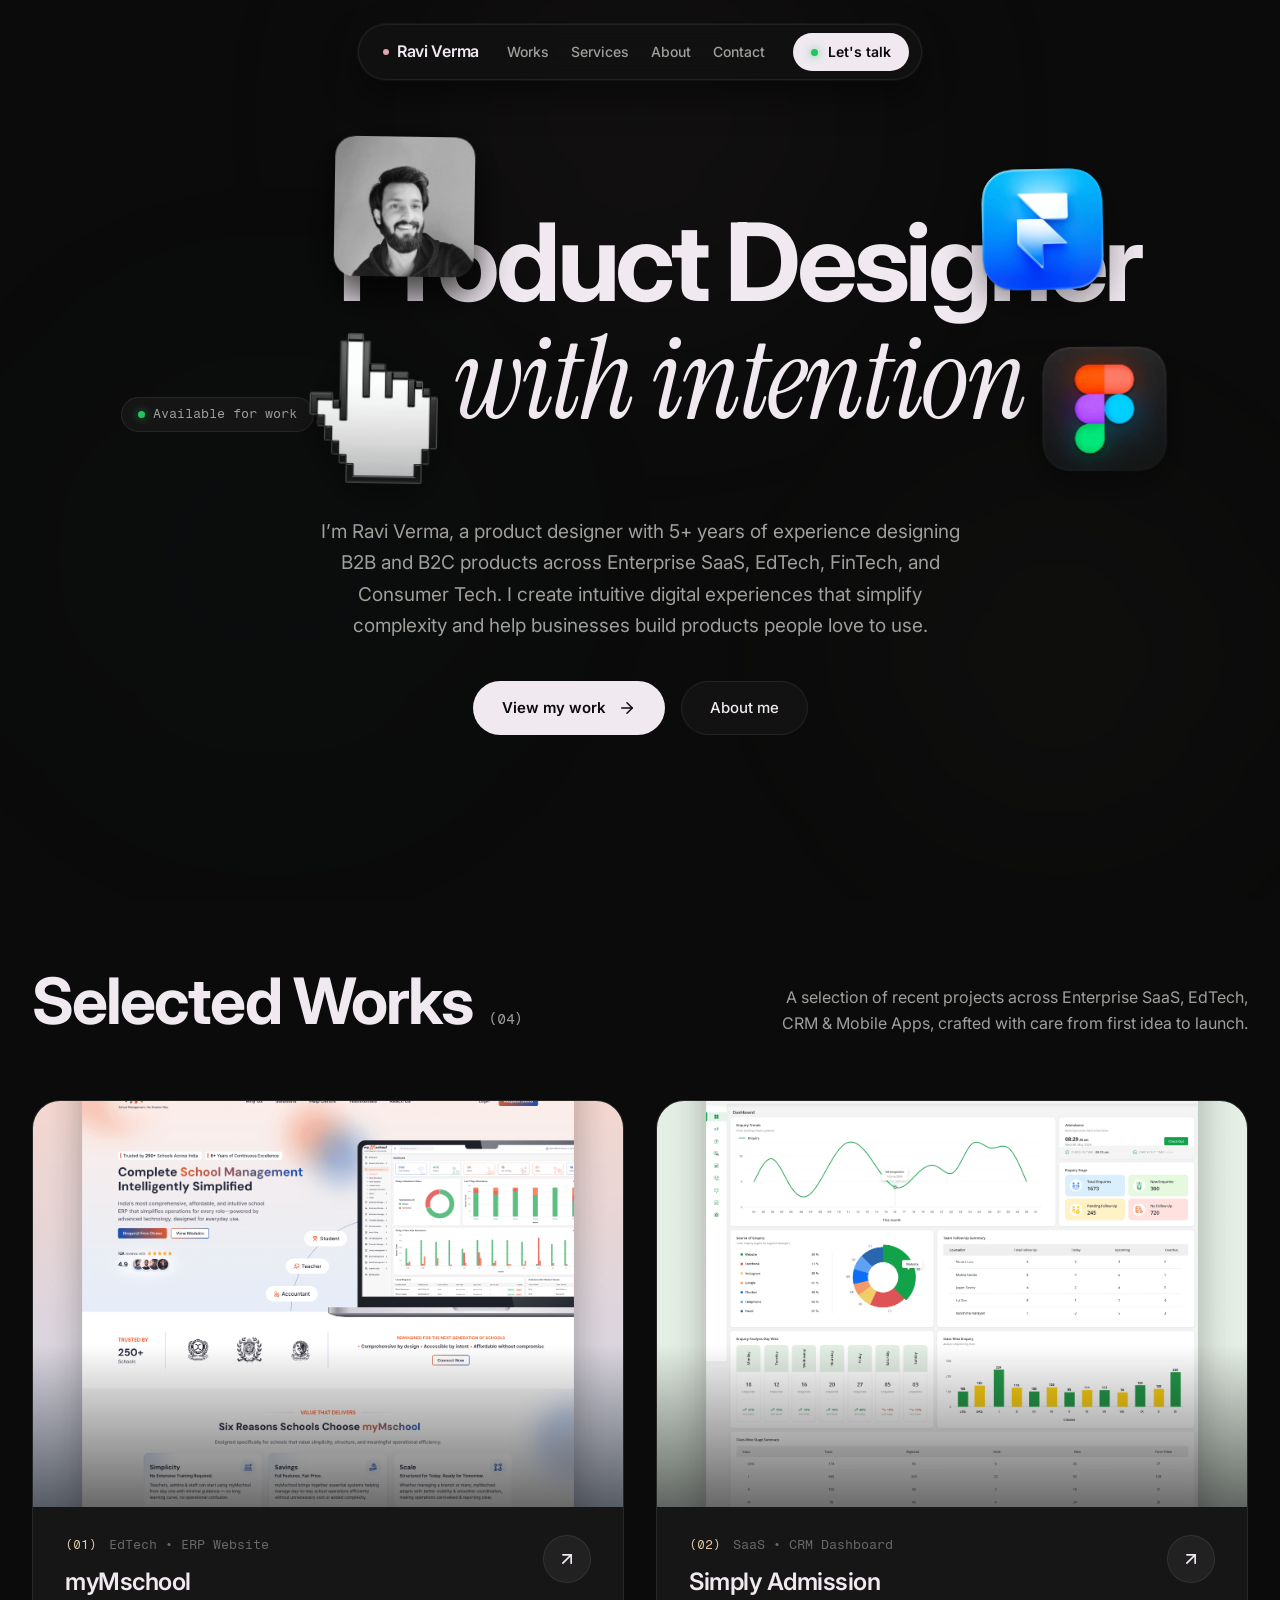
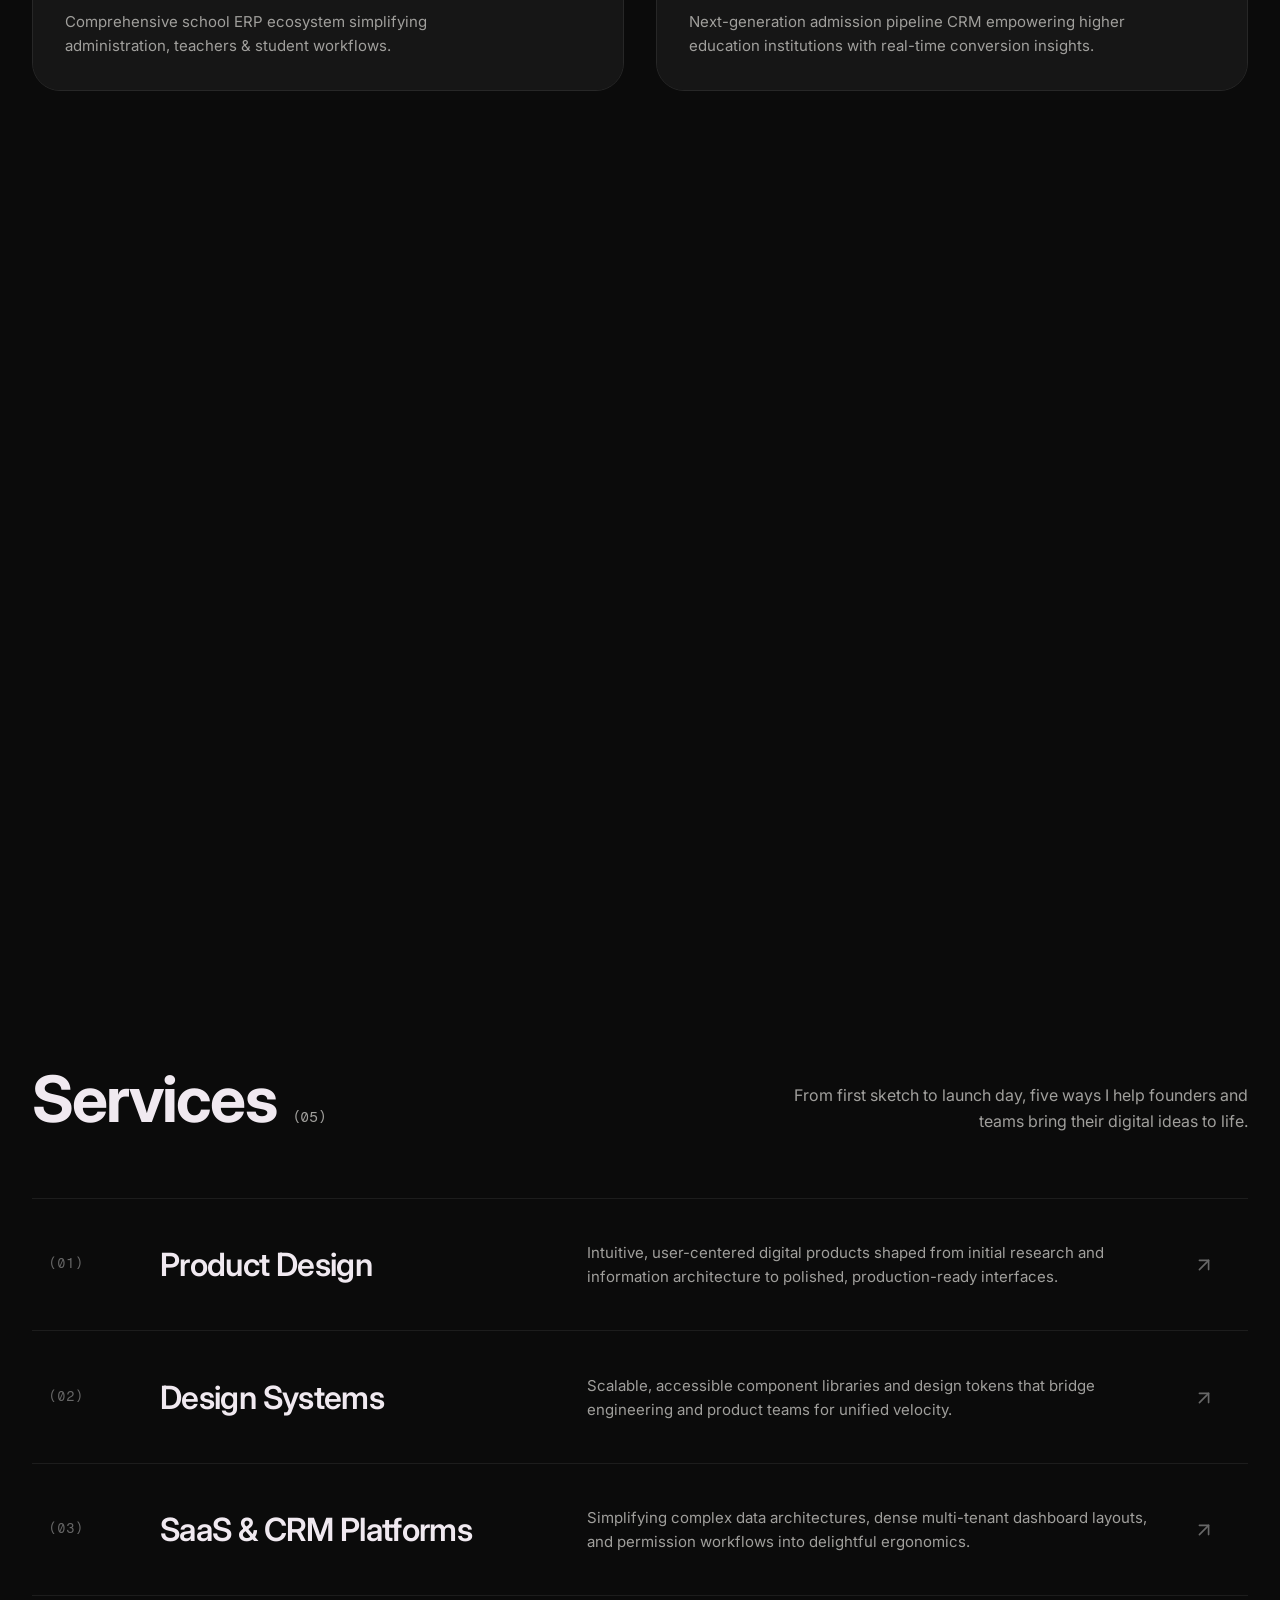
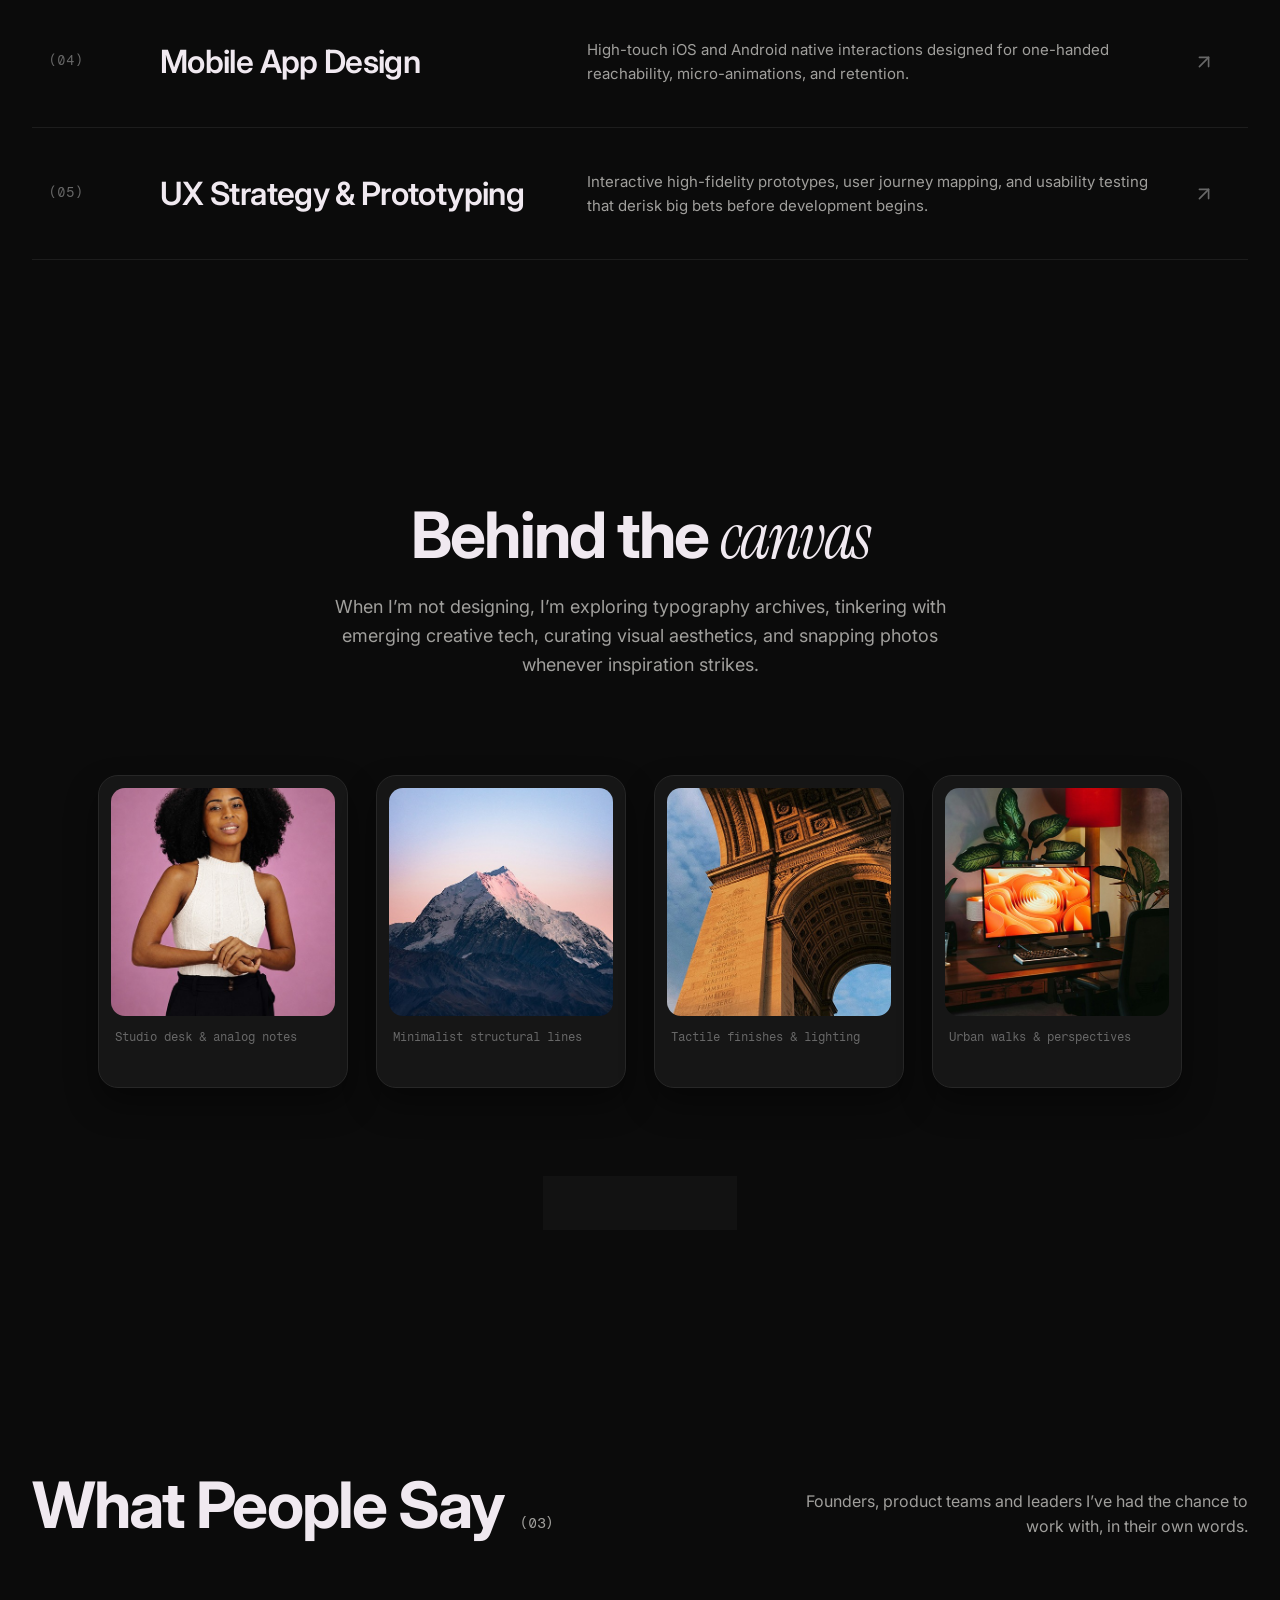
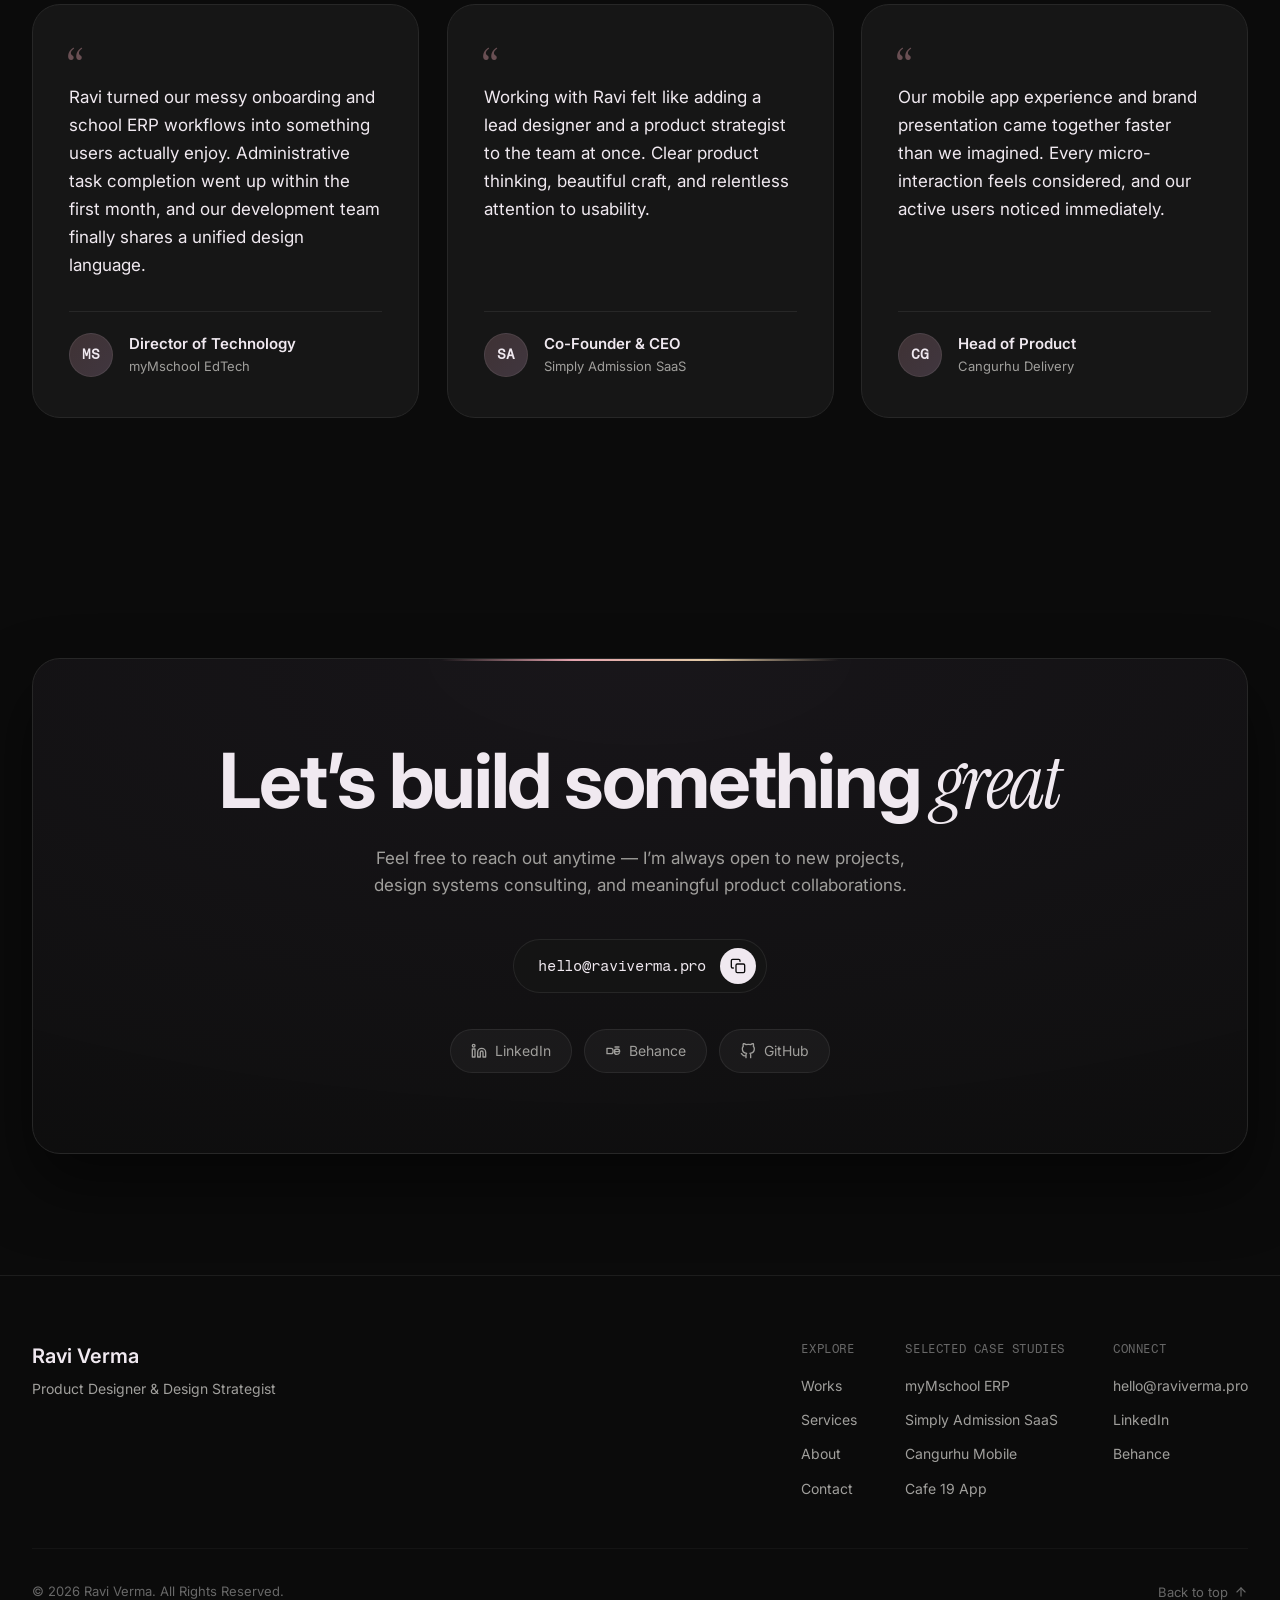
==== commit 4330088c: "Update hero section photo and favicon with personal portrait" ====
--- a/index.html
+++ b/index.html
@@ -74,10 +74,10 @@
         <!-- Hero Title Stage with 4 Floating 3D Stickers -->
         <div class="hero-title-stage">
           
-          <!-- Sticker 1: 3D Flower / Star Ribbon (Top Left) -->
-          <div class="sticker-container sticker-1" aria-label="Interactive 3D Badge">
+          <!-- Sticker 1: Ravi Verma Portrait (Top Left) -->
+          <div class="sticker-container sticker-1" aria-label="Ravi Verma">
             <div class="sticker-inner">
-              <img src="./assets/stickers/sticker1.png" alt="3D Sticker Illustration" class="sticker-img" draggable="false">
+              <img src="./assets/stickers/sticker1.png" alt="Ravi Verma" class="sticker-img" draggable="false">
             </div>
           </div>
 
--- a/assets/css/style.css
+++ b/assets/css/style.css
@@ -442,6 +442,19 @@
   height: 140px;
 }
 
+.sticker-container.sticker-1 .sticker-inner {
+  border-radius: 20px;
+  overflow: hidden;
+  box-shadow: 0 16px 32px rgba(0, 0, 0, 0.5), inset 0 0 0 1px rgba(255, 255, 255, 0.12);
+}
+
+.sticker-container.sticker-1 .sticker-img {
+  width: 100%;
+  height: 100%;
+  object-fit: cover;
+  border-radius: 20px;
+}
+
 .sticker-container.sticker-2 {
   bottom: 0px;
   left: -3%;
